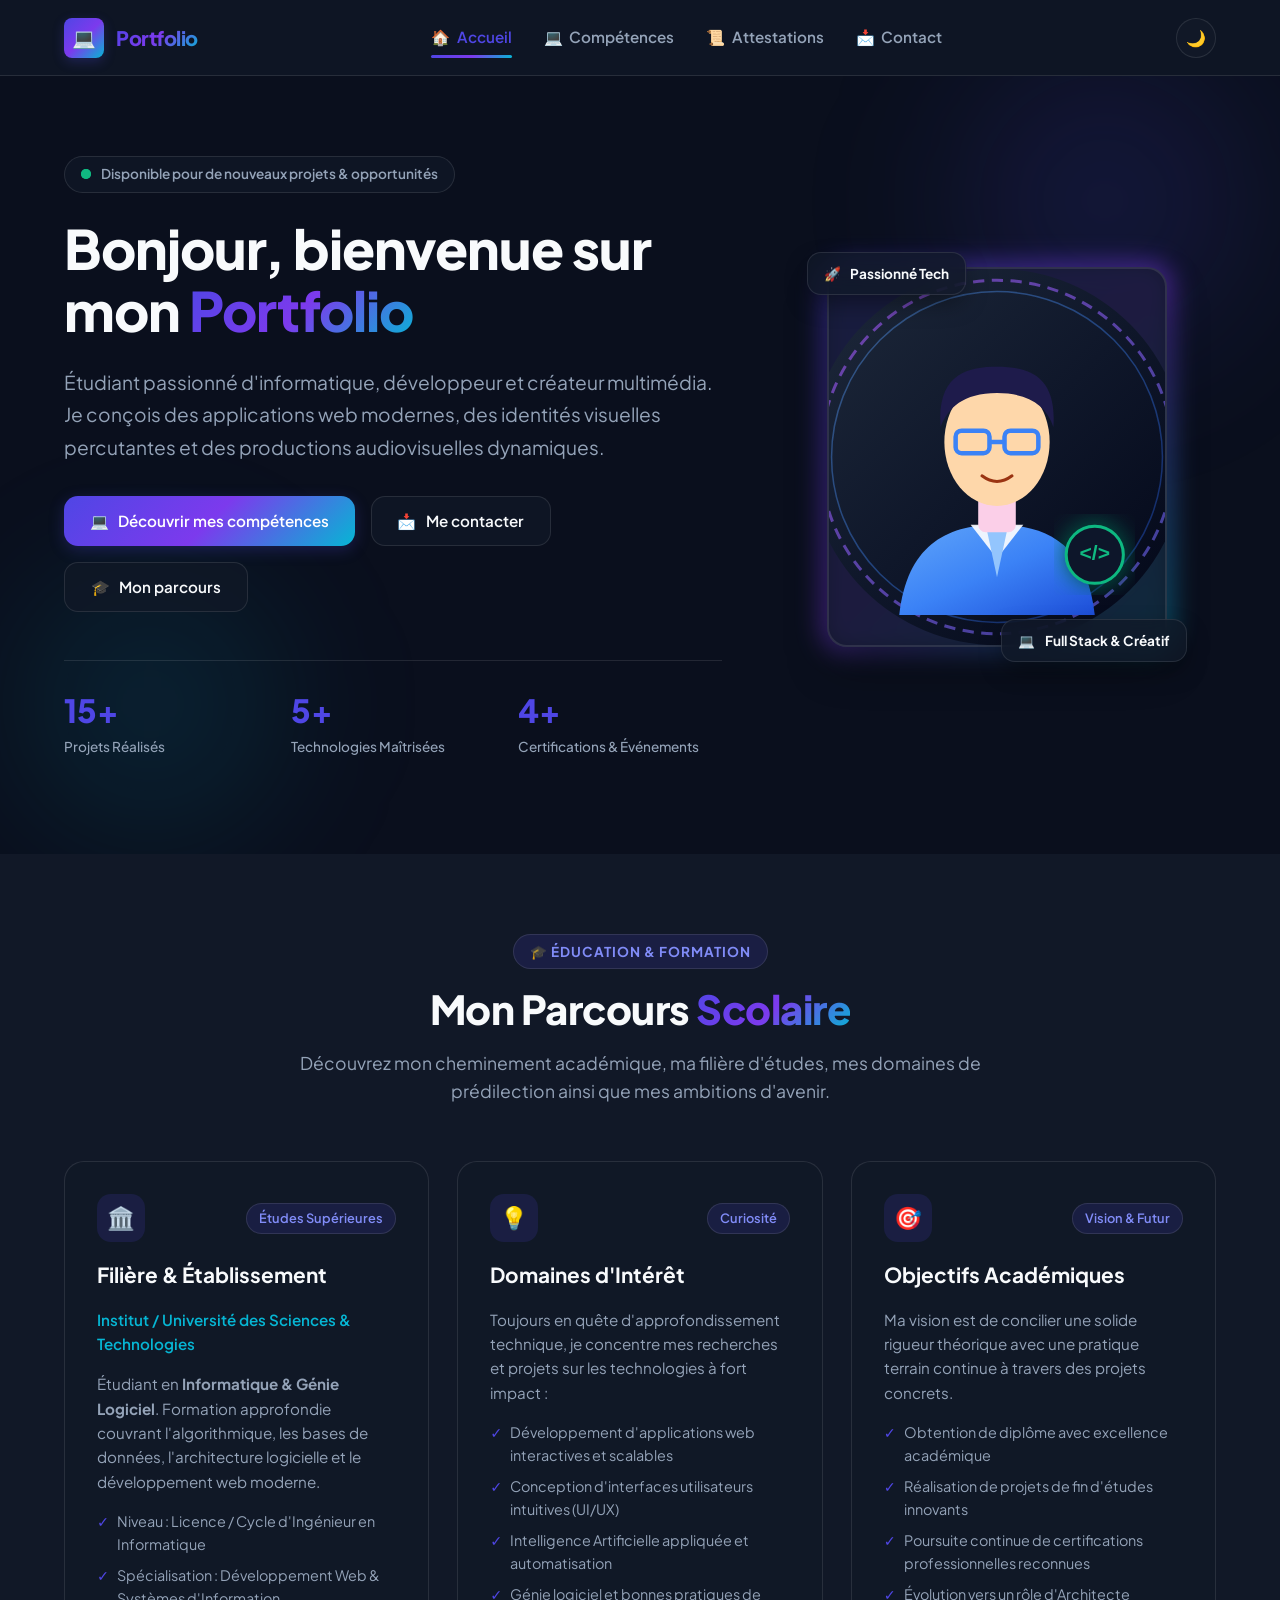
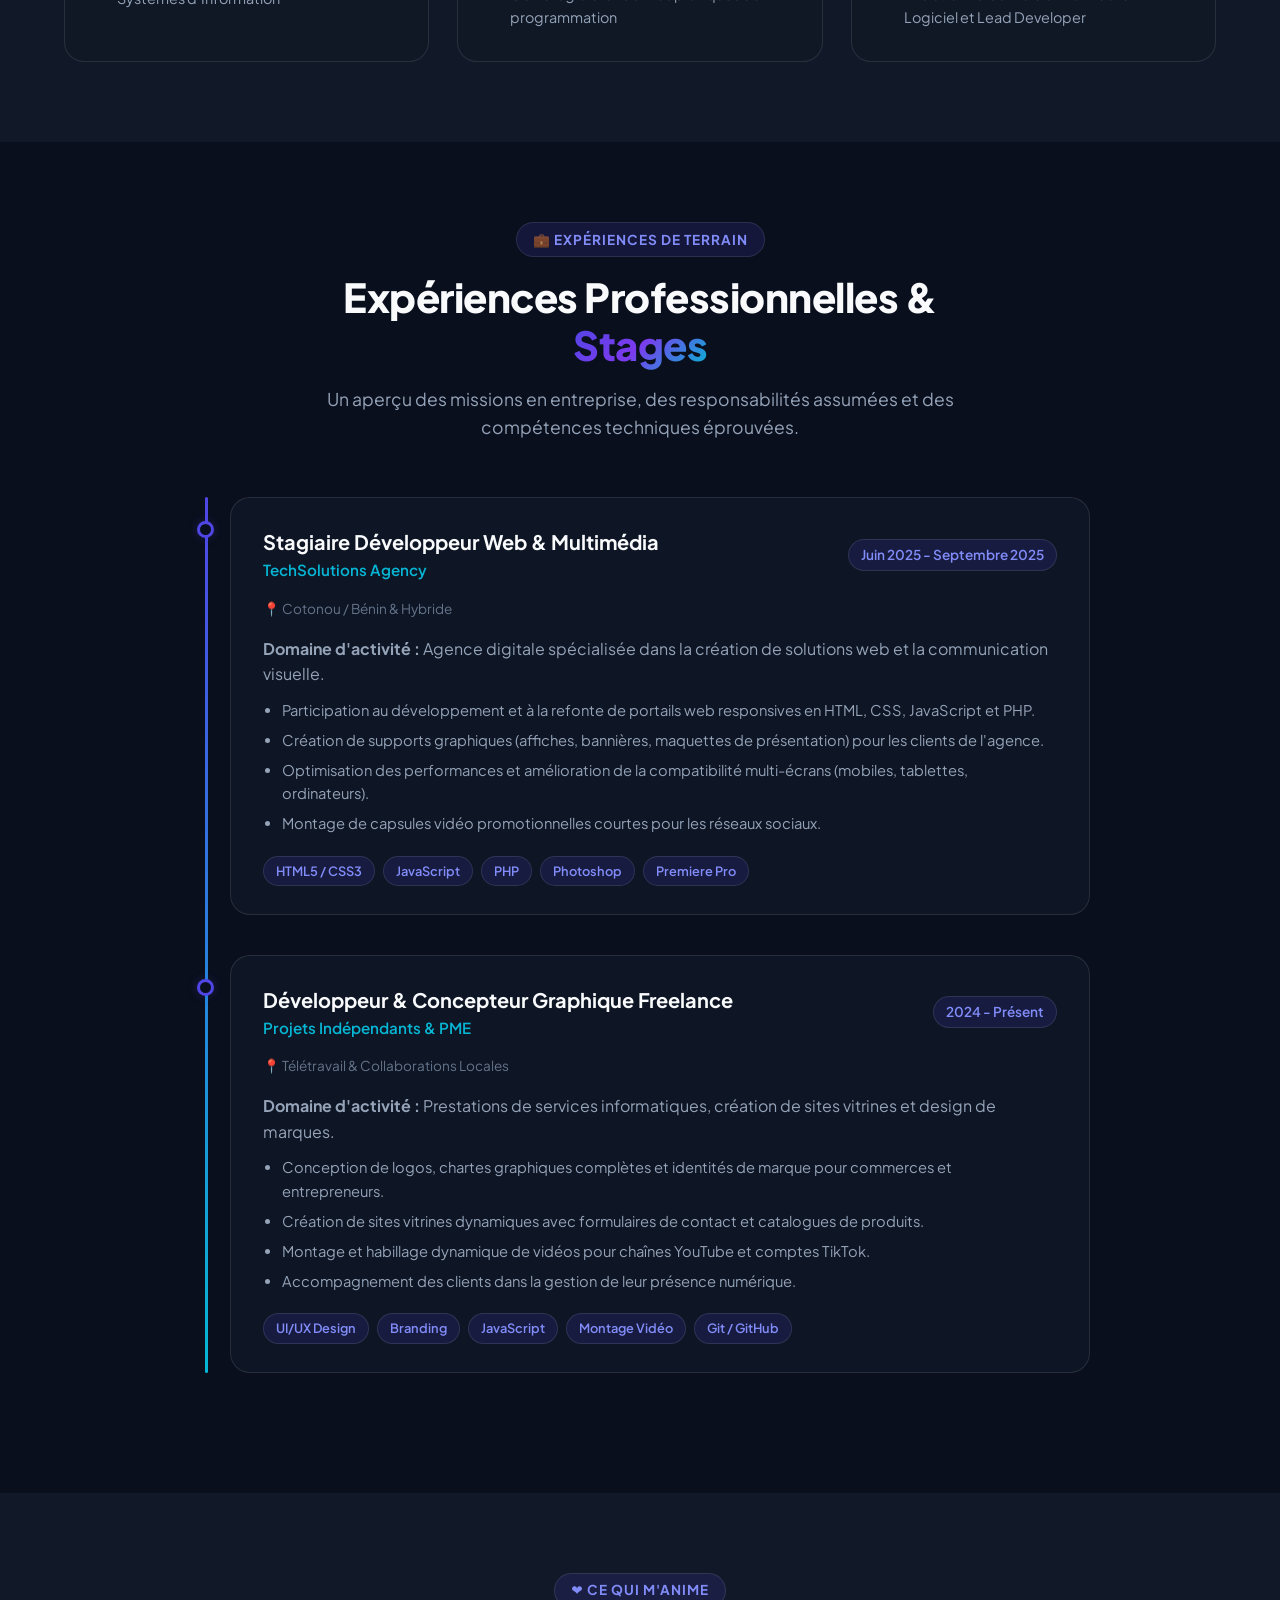
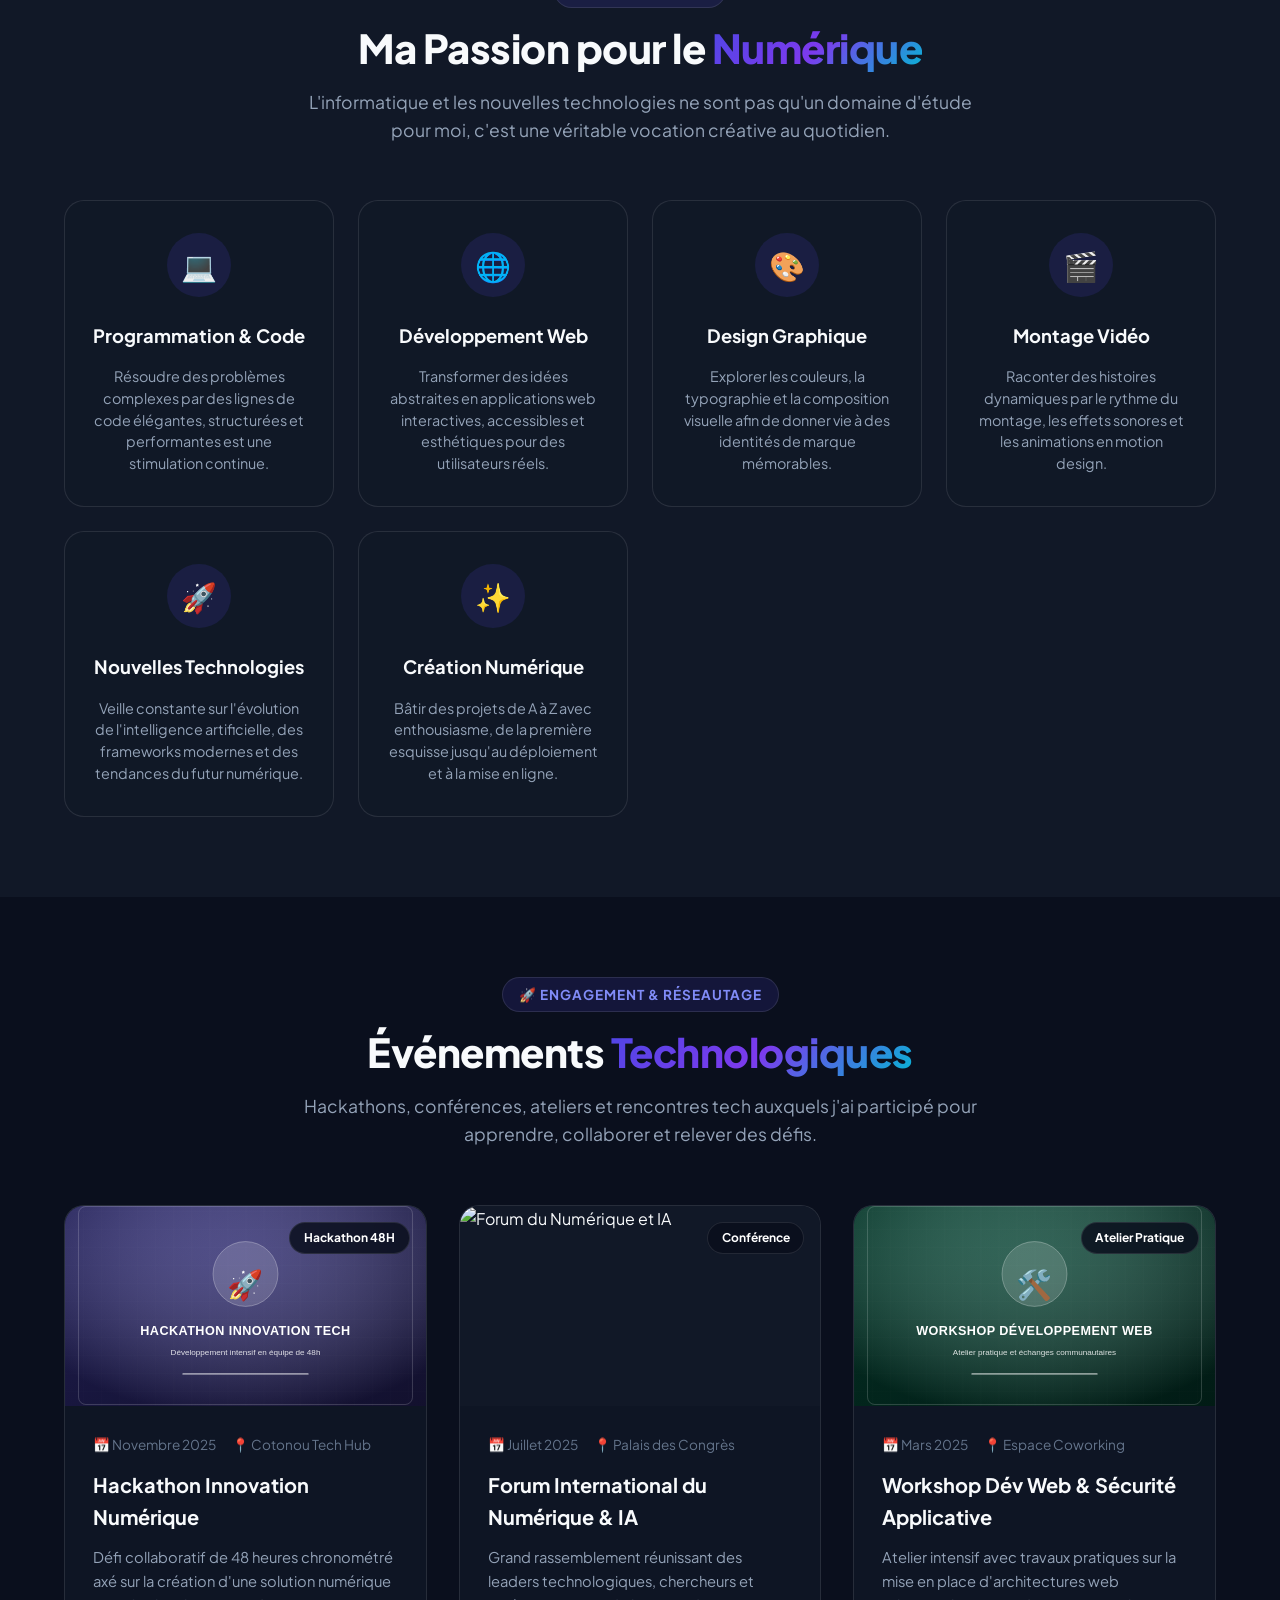
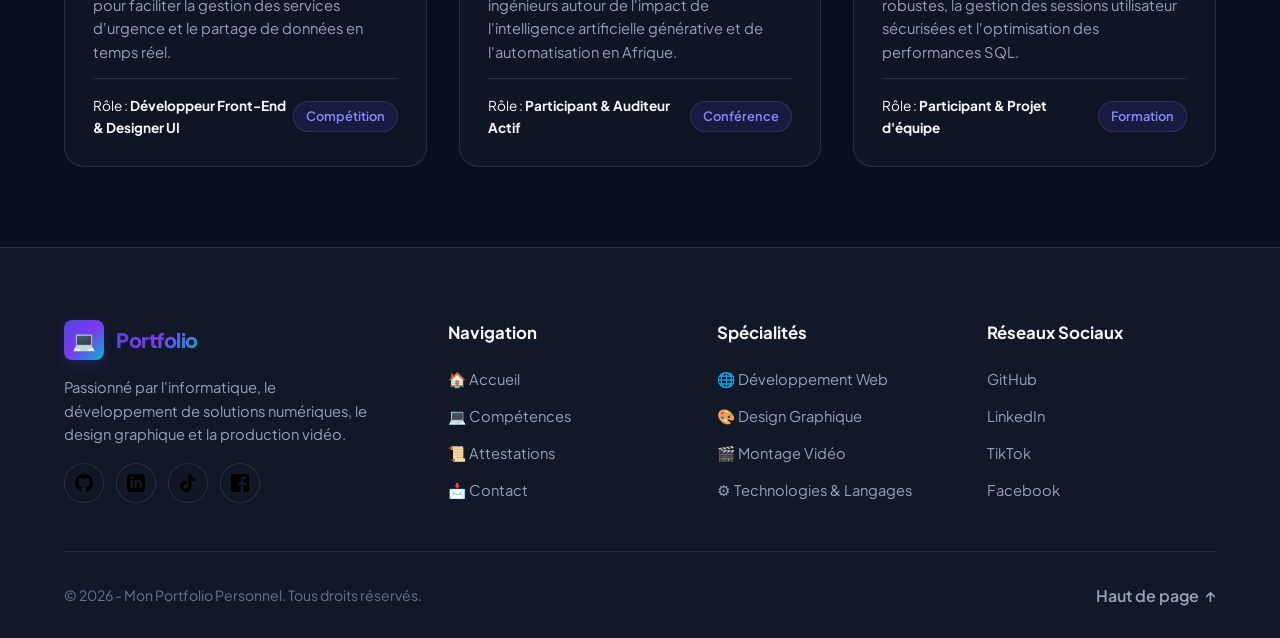
==== index.html @ 4d829060 "Premier commit. Mise sur github du code de mon portfolio" ====
<!DOCTYPE html>
<html lang="fr">
<head>
  <meta charset="UTF-8" />
  <meta name="viewport" content="width=device-width, initial-scale=1.0" />
  <title>Accueil | Portfolio Personnel</title>
  <meta name="description" content="Portfolio personnel présentant mon parcours scolaire, mes expériences professionnelles, mes compétences, mes passions et mes événements technologiques." />
  <link rel="stylesheet" href="css/styles.css" />
</head>
<body data-page="accueil">

  <!-- ==================== HEADER UNIFIÉ ==================== -->
  <header id="site-header"></header>

  <main>
    <!-- ==================== HERO SECTION AVEC MA PHOTO ==================== -->
    <section class="hero-section">
      <div class="hero-glow-1"></div>
      <div class="hero-glow-2"></div>

      <div class="container hero-grid">
        <!-- Informations d'introduction -->
        <div class="hero-content">
          <div class="status-pill">
            <span class="pulse-dot"></span>
            <span>Disponible pour de nouveaux projets & opportunités</span>
          </div>

          <h1 class="hero-title">
            Bonjour, bienvenue sur mon <span class="gradient-text">Portfolio</span>
          </h1>

          <p class="hero-subtitle">
            Étudiant passionné d'informatique, développeur et créateur multimédia. Je conçois des applications web modernes, des identités visuelles percutantes et des productions audiovisuelles dynamiques.
          </p>

          <div class="hero-cta">
            <a href="competences.html" class="btn btn-primary">
              <span>💻</span> Découvrir mes compétences
            </a>
            <a href="contact.html" class="btn btn-secondary">
              <span>📩</span> Me contacter
            </a>
            <a href="#parcours-scolaire" class="btn btn-secondary">
              <span>🎓</span> Mon parcours
            </a>
          </div>

          <div class="hero-stats">
            <div class="stat-item">
              <h3>15+</h3>
              <p>Projets Réalisés</p>
            </div>
            <div class="stat-item">
              <h3>5+</h3>
              <p>Technologies Maîtrisées</p>
            </div>
            <div class="stat-item">
              <h3>4+</h3>
              <p>Certifications & Événements</p>
            </div>
          </div>
        </div>

        <!-- Visuel : Cadre avec MA PHOTO -->
        <div class="hero-visual">
          <div class="photo-card-wrapper">
            <div class="photo-glow-border"></div>

            <div class="photo-card">
              <!-- La photo de profil : affiche 'ma-photo.jpg' si disponible, sinon l'avatar moderne 'ma-photo.svg' -->
              <img 
                src="images/profil/ma-photo.jpg" 
                onerror="this.onerror=null; this.src='images/profil/ma-photo.svg';" 
                alt="Ma photo de profil" 
                class="profile-photo" 
                id="user-profile-img"
              />
            </div>

            <!-- Badges flottants -->
            <div class="floating-badge badge-top-left">
              <span>🚀</span> Passionné Tech
            </div>
            <div class="floating-badge badge-bottom-right">
              <span>💻</span> Full Stack & Créatif
            </div>
          </div>
        </div>
      </div>
    </section>

    <!-- ==================== 1. 🎓 PRÉSENTATION SCOLAIRE ==================== -->
    <section class="section section-alt" id="parcours-scolaire">
      <div class="container">
        <div class="section-header">
          <span class="section-tag">🎓 Éducation & Formation</span>
          <h2 class="section-title">Mon Parcours <span class="gradient-text">Scolaire</span></h2>
          <p class="section-subtitle">
            Découvrez mon cheminement académique, ma filière d'études, mes domaines de prédilection ainsi que mes ambitions d'avenir.
          </p>
        </div>

        <div class="academic-grid">
          <!-- Carte 1 : Niveau d'étude & Filière -->
          <div class="academic-card">
            <div class="card-icon-header">
              <div class="card-icon">🏛️</div>
              <span class="badge">Études Supérieures</span>
            </div>
            <h3>Filière & Établissement</h3>
            <p class="school-name">Institut / Université des Sciences & Technologies</p>
            <p>
              Étudiant en <strong>Informatique & Génie Logiciel</strong>. Formation approfondie couvrant l'algorithmique, les bases de données, l'architecture logicielle et le développement web moderne.
            </p>
            <ul class="goals-list">
              <li>Niveau : Licence / Cycle d'Ingénieur en Informatique</li>
              <li>Spécialisation : Développement Web & Systèmes d'Information</li>
            </ul>
          </div>

          <!-- Carte 2 : Domaines d'intérêt -->
          <div class="academic-card">
            <div class="card-icon-header">
              <div class="card-icon">💡</div>
              <span class="badge">Curiosité</span>
            </div>
            <h3>Domaines d'Intérêt</h3>
            <p>
              Toujours en quête d'approfondissement technique, je concentre mes recherches et projets sur les technologies à fort impact :
            </p>
            <ul class="goals-list">
              <li>Développement d'applications web interactives et scalables</li>
              <li>Conception d'interfaces utilisateurs intuitives (UI/UX)</li>
              <li>Intelligence Artificielle appliquée et automatisation</li>
              <li>Génie logiciel et bonnes pratiques de programmation</li>
            </ul>
          </div>

          <!-- Carte 3 : Objectifs académiques -->
          <div class="academic-card">
            <div class="card-icon-header">
              <div class="card-icon">🎯</div>
              <span class="badge">Vision & Futur</span>
            </div>
            <h3>Objectifs Académiques</h3>
            <p>
              Ma vision est de concilier une solide rigueur théorique avec une pratique terrain continue à travers des projets concrets.
            </p>
            <ul class="goals-list">
              <li>Obtention de diplôme avec excellence académique</li>
              <li>Réalisation de projets de fin d'études innovants</li>
              <li>Poursuite continue de certifications professionnelles reconnues</li>
              <li>Évolution vers un rôle d'Architecte Logiciel et Lead Developer</li>
            </ul>
          </div>
        </div>
      </div>
    </section>

    <!-- ==================== 2. 💼 PRÉSENTATION PROFESSIONNELLE ==================== -->
    <section class="section" id="parcours-professionnel">
      <div class="container">
        <div class="section-header">
          <span class="section-tag">💼 Expériences de Terrain</span>
          <h2 class="section-title">Expériences Professionnelles & <span class="gradient-text">Stages</span></h2>
          <p class="section-subtitle">
            Un aperçu des missions en entreprise, des responsabilités assumées et des compétences techniques éprouvées.
          </p>
        </div>

        <div class="experience-timeline">
          <!-- Expérience 1 -->
          <div class="exp-item">
            <div class="exp-card">
              <div class="exp-header">
                <div class="exp-title-block">
                  <h3>Stagiaire Développeur Web & Multimédia</h3>
                  <div class="exp-company">TechSolutions Agency</div>
                </div>
                <span class="badge exp-period">Juin 2025 - Septembre 2025</span>
              </div>
              <div class="exp-location">📍 Cotonou / Bénin & Hybride</div>
              <p style="color: var(--text-secondary); margin-bottom: 0.75rem;">
                <strong>Domaine d'activité :</strong> Agence digitale spécialisée dans la création de solutions web et la communication visuelle.
              </p>
              <ul class="exp-missions">
                <li>Participation au développement et à la refonte de portails web responsives en HTML, CSS, JavaScript et PHP.</li>
                <li>Création de supports graphiques (affiches, bannières, maquettes de présentation) pour les clients de l'agence.</li>
                <li>Optimisation des performances et amélioration de la compatibilité multi-écrans (mobiles, tablettes, ordinateurs).</li>
                <li>Montage de capsules vidéo promotionnelles courtes pour les réseaux sociaux.</li>
              </ul>
              <div class="exp-tags">
                <span class="badge">HTML5 / CSS3</span>
                <span class="badge">JavaScript</span>
                <span class="badge">PHP</span>
                <span class="badge">Photoshop</span>
                <span class="badge">Premiere Pro</span>
              </div>
            </div>
          </div>

          <!-- Expérience 2 -->
          <div class="exp-item">
            <div class="exp-card">
              <div class="exp-header">
                <div class="exp-title-block">
                  <h3>Développeur & Concepteur Graphique Freelance</h3>
                  <div class="exp-company">Projets Indépendants & PME</div>
                </div>
                <span class="badge exp-period">2024 - Présent</span>
              </div>
              <div class="exp-location">📍 Télétravail & Collaborations Locales</div>
              <p style="color: var(--text-secondary); margin-bottom: 0.75rem;">
                <strong>Domaine d'activité :</strong> Prestations de services informatiques, création de sites vitrines et design de marques.
              </p>
              <ul class="exp-missions">
                <li>Conception de logos, chartes graphiques complètes et identités de marque pour commerces et entrepreneurs.</li>
                <li>Création de sites vitrines dynamiques avec formulaires de contact et catalogues de produits.</li>
                <li>Montage et habillage dynamique de vidéos pour chaînes YouTube et comptes TikTok.</li>
                <li>Accompagnement des clients dans la gestion de leur présence numérique.</li>
              </ul>
              <div class="exp-tags">
                <span class="badge">UI/UX Design</span>
                <span class="badge">Branding</span>
                <span class="badge">JavaScript</span>
                <span class="badge">Montage Vidéo</span>
                <span class="badge">Git / GitHub</span>
              </div>
            </div>
          </div>
        </div>
      </div>
    </section>

    <!-- ==================== 3. ❤️ MA PASSION ==================== -->
    <section class="section section-alt" id="passions">
      <div class="container">
        <div class="section-header">
          <span class="section-tag">❤️ Ce qui m'anime</span>
          <h2 class="section-title">Ma Passion pour le <span class="gradient-text">Numérique</span></h2>
          <p class="section-subtitle">
            L'informatique et les nouvelles technologies ne sont pas qu'un domaine d'étude pour moi, c'est une véritable vocation créative au quotidien.
          </p>
        </div>

        <div class="passion-grid">
          <!-- Carte 1 -->
          <div class="passion-card">
            <div class="passion-icon-box">💻</div>
            <h3>Programmation & Code</h3>
            <p>
              Résoudre des problèmes complexes par des lignes de code élégantes, structurées et performantes est une stimulation continue.
            </p>
          </div>

          <!-- Carte 2 -->
          <div class="passion-card">
            <div class="passion-icon-box">🌐</div>
            <h3>Développement Web</h3>
            <p>
              Transformer des idées abstraites en applications web interactives, accessibles et esthétiques pour des utilisateurs réels.
            </p>
          </div>

          <!-- Carte 3 -->
          <div class="passion-card">
            <div class="passion-icon-box">🎨</div>
            <h3>Design Graphique</h3>
            <p>
              Explorer les couleurs, la typographie et la composition visuelle afin de donner vie à des identités de marque mémorables.
            </p>
          </div>

          <!-- Carte 4 -->
          <div class="passion-card">
            <div class="passion-icon-box">🎬</div>
            <h3>Montage Vidéo</h3>
            <p>
              Raconter des histoires dynamiques par le rythme du montage, les effets sonores et les animations en motion design.
            </p>
          </div>

          <!-- Carte 5 -->
          <div class="passion-card">
            <div class="passion-icon-box">🚀</div>
            <h3>Nouvelles Technologies</h3>
            <p>
              Veille constante sur l'évolution de l'intelligence artificielle, des frameworks modernes et des tendances du futur numérique.
            </p>
          </div>

          <!-- Carte 6 -->
          <div class="passion-card">
            <div class="passion-icon-box">✨</div>
            <h3>Création Numérique</h3>
            <p>
              Bâtir des projets de A à Z avec enthousiasme, de la première esquisse jusqu'au déploiement et à la mise en ligne.
            </p>
          </div>
        </div>
      </div>
    </section>

    <!-- ==================== 4. 🚀 ÉVÉNEMENTS TECHNOLOGIQUES ==================== -->
    <section class="section" id="evenements-tech">
      <div class="container">
        <div class="section-header">
          <span class="section-tag">🚀 Engagement & Réseautage</span>
          <h2 class="section-title">Événements <span class="gradient-text">Technologiques</span></h2>
          <p class="section-subtitle">
            Hackathons, conférences, ateliers et rencontres tech auxquels j'ai participé pour apprendre, collaborer et relever des défis.
          </p>
        </div>

        <div class="events-grid">
          <!-- Événement 1 : Hackathon -->
          <div class="event-card">
            <div class="event-image-box">
              <img src="images/evenements/event-hackathon.svg" alt="Hackathon Innovation Tech" class="event-image" />
              <span class="event-badge">Hackathon 48H</span>
            </div>
            <div class="event-content">
              <div class="event-meta">
                <span>📅 Novembre 2025</span>
                <span>📍 Cotonou Tech Hub</span>
              </div>
              <h3>Hackathon Innovation Numérique</h3>
              <p>
                Défi collaboratif de 48 heures chronométré axé sur la création d'une solution numérique pour faciliter la gestion des services d'urgence et le partage de données en temps réel.
              </p>
              <div class="event-role">
                <span>Rôle : <strong>Développeur Front-End & Designer UI</strong></span>
                <span class="badge">Compétition</span>
              </div>
            </div>
          </div>

          <!-- Événement 2 : Forum IA & Conférence -->
          <div class="event-card">
            <div class="event-image-box">
              <img src="images/evenements/event-conference.svg" alt="Forum du Numérique et IA" class="event-image" />
              <span class="event-badge">Conférence</span>
            </div>
            <div class="event-content">
              <div class="event-meta">
                <span>📅 Juillet 2025</span>
                <span>📍 Palais des Congrès</span>
              </div>
              <h3>Forum International du Numérique & IA</h3>
              <p>
                Grand rassemblement réunissant des leaders technologiques, chercheurs et ingénieurs autour de l'impact de l'intelligence artificielle générative et de l'automatisation en Afrique.
              </p>
              <div class="event-role">
                <span>Rôle : <strong>Participant & Auditeur Actif</strong></span>
                <span class="badge">Conférence</span>
              </div>
            </div>
          </div>

          <!-- Événement 3 : Workshop Dev -->
          <div class="event-card">
            <div class="event-image-box">
              <img src="images/evenements/event-workshop.svg" alt="Workshop Développement Web" class="event-image" />
              <span class="event-badge">Atelier Pratique</span>
            </div>
            <div class="event-content">
              <div class="event-meta">
                <span>📅 Mars 2025</span>
                <span>📍 Espace Coworking</span>
              </div>
              <h3>Workshop Dév Web & Sécurité Applicative</h3>
              <p>
                Atelier intensif avec travaux pratiques sur la mise en place d'architectures web robustes, la gestion des sessions utilisateur sécurisées et l'optimisation des performances SQL.
              </p>
              <div class="event-role">
                <span>Rôle : <strong>Participant & Projet d'équipe</strong></span>
                <span class="badge">Formation</span>
              </div>
            </div>
          </div>
        </div>
      </div>
    </section>
  </main>

  <!-- ==================== FOOTER UNIFIÉ ==================== -->
  <footer id="site-footer"></footer>

  <!-- Scripts -->
  <script src="js/components.js"></script>
  <script src="js/main.js"></script>
</body>
</html>
---- css/styles.css ----
/* ==========================================================================
   PORTFOLIO PERSONNEL - STYLES PRINCIPAUX (MODERNE, RESPONSIVE & DYNAMIQUE)
   ========================================================================== */

@import url('https://fonts.googleapis.com/css2?family=Plus+Jakarta+Sans:wght@300;400;500;600;700;800&display=swap');

:root {
  /* Thème Sombre (Par défaut) */
  --bg-primary: #0a0f1d;
  --bg-secondary: #111827;
  --bg-card: rgba(17, 24, 39, 0.75);
  --bg-card-hover: rgba(31, 41, 55, 0.85);
  --bg-input: #1e293b;
  --border-color: rgba(255, 255, 255, 0.1);
  --border-hover: rgba(99, 102, 241, 0.5);

  --text-primary: #f8fafc;
  --text-secondary: #94a3b8;
  --text-muted: #64748b;

  --accent-primary: #4f46e5;
  --accent-hover: #4338ca;
  --accent-secondary: #06b6d4;
  --accent-gradient: linear-gradient(135deg, #4f46e5 0%, #7c3aed 50%, #06b6d4 100%);
  --accent-glow: rgba(79, 70, 229, 0.25);

  --badge-bg: rgba(79, 70, 229, 0.15);
  --badge-color: #818cf8;

  --shadow-sm: 0 4px 6px -1px rgba(0, 0, 0, 0.3);
  --shadow-md: 0 10px 25px -3px rgba(0, 0, 0, 0.4);
  --shadow-lg: 0 20px 40px -5px rgba(0, 0, 0, 0.5);

  --radius-sm: 8px;
  --radius-md: 14px;
  --radius-lg: 20px;
  --radius-full: 9999px;

  --transition: all 0.3s cubic-bezier(0.4, 0, 0.2, 1);
  --container-width: 1200px;
  --header-height: 76px;
}

/* Mode Clair */
body.light-theme {
  --bg-primary: #f8fafc;
  --bg-secondary: #ffffff;
  --bg-card: rgba(255, 255, 255, 0.9);
  --bg-card-hover: #ffffff;
  --bg-input: #f1f5f9;
  --border-color: #e2e8f0;
  --border-hover: rgba(79, 70, 229, 0.4);

  --text-primary: #0f172a;
  --text-secondary: #475569;
  --text-muted: #94a3b8;

  --accent-primary: #4f46e5;
  --accent-hover: #4338ca;
  --accent-secondary: #0284c7;
  --accent-gradient: linear-gradient(135deg, #4f46e5 0%, #6366f1 50%, #0284c7 100%);
  --accent-glow: rgba(79, 70, 229, 0.15);

  --badge-bg: rgba(79, 70, 229, 0.08);
  --badge-color: #4f46e5;

  --shadow-sm: 0 2px 4px rgba(0, 0, 0, 0.04);
  --shadow-md: 0 10px 20px rgba(0, 0, 0, 0.06);
  --shadow-lg: 0 20px 30px rgba(0, 0, 0, 0.08);
}

/* ==========================================================================
   RESET & BASE
   ========================================================================== */
*, *::before, *::after {
  box-sizing: border-box;
  margin: 0;
  padding: 0;
}

html {
  scroll-behavior: smooth;
  font-size: 16px;
}

body {
  font-family: 'Plus Jakarta Sans', system-ui, -apple-system, sans-serif;
  background-color: var(--bg-primary);
  color: var(--text-primary);
  line-height: 1.6;
  overflow-x: hidden;
  transition: background-color 0.3s ease, color 0.3s ease;
  min-height: 100vh;
  display: flex;
  flex-direction: column;
}

main {
  flex: 1;
}

a {
  color: inherit;
  text-decoration: none;
  transition: var(--transition);
}

img {
  max-width: 100%;
  height: auto;
  display: block;
}

ul {
  list-style: none;
}

button, input, textarea, select {
  font-family: inherit;
  font-size: 1rem;
}

.container {
  width: 100%;
  max-width: var(--container-width);
  margin: 0 auto;
  padding: 0 1.5rem;
}

/* ==========================================================================
   HEADER & NAVBAR (COMPOSANT UNIFIÉ)
   ========================================================================== */
.site-header {
  position: sticky;
  top: 0;
  left: 0;
  width: 100%;
  height: var(--header-height);
  background: var(--bg-card);
  backdrop-filter: blur(16px);
  -webkit-backdrop-filter: blur(16px);
  border-bottom: 1px solid var(--border-color);
  z-index: 1000;
  transition: var(--transition);
}

.site-header.scrolled {
  box-shadow: var(--shadow-md);
  height: 70px;
}

.navbar {
  display: flex;
  align-items: center;
  justify-content: space-between;
  height: 100%;
}

.nav-brand {
  display: flex;
  align-items: center;
  gap: 0.75rem;
  font-size: 1.25rem;
  font-weight: 800;
  letter-spacing: -0.5px;
}

.brand-icon {
  width: 40px;
  height: 40px;
  border-radius: var(--radius-sm);
  background: var(--accent-gradient);
  display: flex;
  align-items: center;
  justify-content: center;
  color: white;
  font-size: 1.2rem;
  box-shadow: 0 4px 12px var(--accent-glow);
}

.brand-name {
  background: var(--accent-gradient);
  -webkit-background-clip: text;
  -webkit-text-fill-color: transparent;
}

.nav-menu {
  display: flex;
  align-items: center;
  gap: 2rem;
}

.nav-link {
  position: relative;
  font-weight: 600;
  font-size: 0.95rem;
  color: var(--text-secondary);
  padding: 0.5rem 0;
  display: flex;
  align-items: center;
  gap: 0.4rem;
}

.nav-link:hover {
  color: var(--text-primary);
}

.nav-link.active {
  color: var(--accent-primary);
}

.nav-link.active::after {
  content: '';
  position: absolute;
  bottom: 0;
  left: 0;
  width: 100%;
  height: 2.5px;
  background: var(--accent-gradient);
  border-radius: var(--radius-full);
}

.nav-actions {
  display: flex;
  align-items: center;
  gap: 1rem;
}

.theme-toggle {
  background: var(--bg-secondary);
  border: 1px solid var(--border-color);
  width: 40px;
  height: 40px;
  border-radius: 50%;
  display: flex;
  align-items: center;
  justify-content: center;
  cursor: pointer;
  color: var(--text-primary);
  transition: var(--transition);
}

.theme-toggle:hover {
  border-color: var(--accent-primary);
  transform: rotate(15deg);
}

.mobile-toggle {
  display: none;
  background: none;
  border: none;
  cursor: pointer;
  padding: 0.5rem;
  color: var(--text-primary);
  font-size: 1.5rem;
}

/* ==========================================================================
   TYPOGRAPHIE & TITRES DE SECTION
   ========================================================================== */
.section {
  padding: 5rem 0;
  position: relative;
}

.section-alt {
  background: var(--bg-secondary);
}

.section-header {
  text-align: center;
  max-width: 700px;
  margin: 0 auto 3.5rem;
}

.section-tag {
  display: inline-flex;
  align-items: center;
  gap: 0.5rem;
  padding: 0.35rem 1rem;
  border-radius: var(--radius-full);
  background: var(--badge-bg);
  color: var(--badge-color);
  font-size: 0.85rem;
  font-weight: 700;
  text-transform: uppercase;
  letter-spacing: 1px;
  margin-bottom: 1rem;
  border: 1px solid var(--border-color);
}

.section-title {
  font-size: 2.5rem;
  font-weight: 800;
  line-height: 1.2;
  margin-bottom: 1rem;
  letter-spacing: -0.5px;
}

.section-subtitle {
  color: var(--text-secondary);
  font-size: 1.1rem;
}

.gradient-text {
  background: var(--accent-gradient);
  -webkit-background-clip: text;
  -webkit-text-fill-color: transparent;
}

/* ==========================================================================
   BOUTONS & BADGES
   ========================================================================== */
.btn {
  display: inline-flex;
  align-items: center;
  justify-content: center;
  gap: 0.6rem;
  padding: 0.75rem 1.6rem;
  font-weight: 600;
  border-radius: var(--radius-md);
  border: none;
  cursor: pointer;
  transition: var(--transition);
  font-size: 0.95rem;
}

.btn-primary {
  background: var(--accent-gradient);
  color: white;
  box-shadow: 0 4px 15px var(--accent-glow);
}

.btn-primary:hover {
  transform: translateY(-2px);
  box-shadow: 0 8px 25px var(--accent-glow);
  color: white;
}

.btn-secondary {
  background: var(--bg-card);
  color: var(--text-primary);
  border: 1px solid var(--border-color);
}

.btn-secondary:hover {
  background: var(--bg-card-hover);
  border-color: var(--accent-primary);
  transform: translateY(-2px);
}

.btn-sm {
  padding: 0.5rem 1rem;
  font-size: 0.85rem;
  border-radius: var(--radius-sm);
}

.badge {
  display: inline-flex;
  align-items: center;
  gap: 0.35rem;
  padding: 0.25rem 0.75rem;
  font-size: 0.8rem;
  font-weight: 600;
  border-radius: var(--radius-full);
  background: var(--badge-bg);
  color: var(--badge-color);
  border: 1px solid var(--border-color);
}

/* ==========================================================================
   PAGE ACCUEIL : HERO SECTION AVEC PHOTO
   ========================================================================== */
.hero-section {
  padding: 5rem 0 6rem;
  position: relative;
  overflow: hidden;
}

.hero-glow-1 {
  position: absolute;
  top: -100px;
  right: -50px;
  width: 450px;
  height: 450px;
  background: radial-gradient(circle, rgba(79, 70, 229, 0.18) 0%, transparent 70%);
  filter: blur(60px);
  z-index: 0;
  pointer-events: none;
}

.hero-glow-2 {
  position: absolute;
  bottom: -50px;
  left: -50px;
  width: 400px;
  height: 400px;
  background: radial-gradient(circle, rgba(6, 182, 212, 0.15) 0%, transparent 70%);
  filter: blur(60px);
  z-index: 0;
  pointer-events: none;
}

.hero-grid {
  display: grid;
  grid-template-columns: 1.2fr 0.8fr;
  align-items: center;
  gap: 3.5rem;
  position: relative;
  z-index: 1;
}

.hero-content {
  display: flex;
  flex-direction: column;
  gap: 1.5rem;
}

.status-pill {
  display: inline-flex;
  align-items: center;
  gap: 0.6rem;
  padding: 0.4rem 1rem;
  background: var(--bg-card);
  border: 1px solid var(--border-color);
  border-radius: var(--radius-full);
  font-size: 0.85rem;
  font-weight: 600;
  color: var(--text-secondary);
  width: fit-content;
}

.pulse-dot {
  width: 10px;
  height: 10px;
  background: #10b981;
  border-radius: 50%;
  position: relative;
}

.pulse-dot::after {
  content: '';
  position: absolute;
  top: 0;
  left: 0;
  width: 100%;
  height: 100%;
  border-radius: 50%;
  background: #10b981;
  animation: pulse 2s infinite;
}

@keyframes pulse {
  0% { transform: scale(1); opacity: 0.8; }
  100% { transform: scale(2.5); opacity: 0; }
}

.hero-title {
  font-size: 3.4rem;
  font-weight: 800;
  line-height: 1.15;
  letter-spacing: -1px;
}

.hero-subtitle {
  font-size: 1.2rem;
  color: var(--text-secondary);
  line-height: 1.7;
}

.hero-cta {
  display: flex;
  flex-wrap: wrap;
  gap: 1rem;
  margin-top: 0.5rem;
}

.hero-stats {
  display: grid;
  grid-template-columns: repeat(3, 1fr);
  gap: 1.5rem;
  margin-top: 1.5rem;
  padding-top: 1.5rem;
  border-top: 1px solid var(--border-color);
}

.stat-item h3 {
  font-size: 2rem;
  font-weight: 800;
  color: var(--accent-primary);
}

.stat-item p {
  font-size: 0.85rem;
  color: var(--text-secondary);
  font-weight: 500;
}

/* Photo dans l'accueil */
.hero-visual {
  display: flex;
  justify-content: center;
  position: relative;
}

.photo-card-wrapper {
  position: relative;
  width: 340px;
  height: 380px;
}

.photo-card {
  width: 100%;
  height: 100%;
  border-radius: var(--radius-lg);
  overflow: hidden;
  position: relative;
  background: var(--bg-card);
  border: 2px solid var(--border-color);
  box-shadow: var(--shadow-lg);
  transition: var(--transition);
}

.photo-card:hover {
  transform: translateY(-6px);
  border-color: var(--accent-primary);
  box-shadow: 0 25px 50px -12px var(--accent-glow);
}

.profile-photo {
  width: 100%;
  height: 100%;
  object-fit: cover;
  transition: transform 0.5s ease;
}

.photo-card:hover .profile-photo {
  transform: scale(1.04);
}

.photo-glow-border {
  position: absolute;
  inset: -6px;
  background: var(--accent-gradient);
  border-radius: calc(var(--radius-lg) + 6px);
  z-index: -1;
  opacity: 0.5;
  filter: blur(12px);
  animation: glow-pulse 4s ease-in-out infinite alternate;
}

@keyframes glow-pulse {
  0% { opacity: 0.3; transform: scale(0.98); }
  100% { opacity: 0.7; transform: scale(1.02); }
}

.floating-badge {
  position: absolute;
  background: var(--bg-card);
  backdrop-filter: blur(10px);
  border: 1px solid var(--border-color);
  padding: 0.6rem 1rem;
  border-radius: var(--radius-md);
  display: flex;
  align-items: center;
  gap: 0.6rem;
  box-shadow: var(--shadow-md);
  z-index: 2;
  font-size: 0.85rem;
  font-weight: 700;
}

.badge-top-left {
  top: -15px;
  left: -20px;
}

.badge-bottom-right {
  bottom: -15px;
  right: -20px;
}

/* ==========================================================================
   PAGE ACCUEIL : 1. PARCOURS SCOLAIRE & ACADÉMIQUE
   ========================================================================== */
.academic-grid {
  display: grid;
  grid-template-columns: repeat(auto-fit, minmax(320px, 1fr));
  gap: 1.75rem;
}

.academic-card {
  background: var(--bg-card);
  border: 1px solid var(--border-color);
  border-radius: var(--radius-lg);
  padding: 2rem;
  transition: var(--transition);
  position: relative;
  display: flex;
  flex-direction: column;
  gap: 1rem;
}

.academic-card:hover {
  transform: translateY(-5px);
  border-color: var(--accent-primary);
  box-shadow: var(--shadow-md);
}

.card-icon-header {
  display: flex;
  align-items: center;
  justify-content: space-between;
}

.card-icon {
  width: 48px;
  height: 48px;
  border-radius: var(--radius-md);
  background: var(--badge-bg);
  display: flex;
  align-items: center;
  justify-content: center;
  font-size: 1.4rem;
  color: var(--accent-primary);
}

.academic-card h3 {
  font-size: 1.3rem;
  font-weight: 700;
}

.academic-card .school-name {
  color: var(--accent-secondary);
  font-weight: 600;
  font-size: 0.95rem;
}

.academic-card p {
  color: var(--text-secondary);
  font-size: 0.95rem;
}

.goals-list {
  display: flex;
  flex-direction: column;
  gap: 0.5rem;
}

.goals-list li {
  display: flex;
  align-items: flex-start;
  gap: 0.5rem;
  color: var(--text-secondary);
  font-size: 0.9rem;
}

.goals-list li::before {
  content: '✓';
  color: var(--accent-primary);
  font-weight: 800;
}

/* ==========================================================================
   PAGE ACCUEIL : 2. EXPÉRIENCES PROFESSIONNELLES & STAGES
   ========================================================================== */
.experience-timeline {
  position: relative;
  max-width: 900px;
  margin: 0 auto;
  padding-left: 2.5rem;
}

.experience-timeline::before {
  content: '';
  position: absolute;
  top: 0;
  bottom: 0;
  left: 15px;
  width: 3px;
  background: linear-gradient(to bottom, var(--accent-primary), var(--accent-secondary));
  border-radius: var(--radius-full);
}

.exp-item {
  position: relative;
  margin-bottom: 2.5rem;
}

.exp-item::before {
  content: '';
  position: absolute;
  top: 1.5rem;
  left: -2.5rem;
  width: 17px;
  height: 17px;
  border-radius: 50%;
  background: var(--bg-primary);
  border: 3px solid var(--accent-primary);
  box-shadow: 0 0 10px var(--accent-glow);
  transform: translateX(7px);
}

.exp-card {
  background: var(--bg-card);
  border: 1px solid var(--border-color);
  border-radius: var(--radius-lg);
  padding: 1.75rem 2rem;
  transition: var(--transition);
}

.exp-card:hover {
  border-color: var(--accent-primary);
  box-shadow: var(--shadow-md);
  transform: translateY(-3px);
}

.exp-header {
  display: flex;
  flex-wrap: wrap;
  align-items: center;
  justify-content: space-between;
  gap: 0.75rem;
  margin-bottom: 0.75rem;
}

.exp-title-block h3 {
  font-size: 1.25rem;
  font-weight: 700;
}

.exp-company {
  color: var(--accent-secondary);
  font-weight: 600;
  font-size: 0.95rem;
}

.exp-period {
  font-size: 0.85rem;
  font-weight: 600;
}

.exp-location {
  display: inline-flex;
  align-items: center;
  gap: 0.35rem;
  color: var(--text-muted);
  font-size: 0.85rem;
  margin-bottom: 1rem;
}

.exp-missions {
  list-style: disc;
  padding-left: 1.2rem;
  color: var(--text-secondary);
  font-size: 0.92rem;
  margin-bottom: 1.25rem;
  display: flex;
  flex-direction: column;
  gap: 0.4rem;
}

.exp-tags {
  display: flex;
  flex-wrap: wrap;
  gap: 0.5rem;
}

/* ==========================================================================
   PAGE ACCUEIL : 3. MA PASSION
   ========================================================================== */
.passion-grid {
  display: grid;
  grid-template-columns: repeat(auto-fit, minmax(260px, 1fr));
  gap: 1.5rem;
}

.passion-card {
  background: var(--bg-card);
  border: 1px solid var(--border-color);
  border-radius: var(--radius-lg);
  padding: 2rem 1.75rem;
  text-align: center;
  display: flex;
  flex-direction: column;
  align-items: center;
  gap: 1rem;
  transition: var(--transition);
}

.passion-card:hover {
  transform: translateY(-8px);
  border-color: var(--accent-secondary);
  box-shadow: 0 15px 30px -10px var(--accent-glow);
}

.passion-icon-box {
  width: 64px;
  height: 64px;
  border-radius: 50%;
  background: var(--badge-bg);
  display: flex;
  align-items: center;
  justify-content: center;
  font-size: 1.8rem;
  margin-bottom: 0.5rem;
  transition: var(--transition);
}

.passion-card:hover .passion-icon-box {
  transform: scale(1.1) rotate(5deg);
  background: var(--accent-gradient);
  color: white;
}

.passion-card h3 {
  font-size: 1.15rem;
  font-weight: 700;
}

.passion-card p {
  color: var(--text-secondary);
  font-size: 0.9rem;
  line-height: 1.5;
}

/* ==========================================================================
   PAGE ACCUEIL : 4. ÉVÉNEMENTS TECHNOLOGIQUES
   ========================================================================== */
.events-grid {
  display: grid;
  grid-template-columns: repeat(auto-fit, minmax(320px, 1fr));
  gap: 2rem;
}

.event-card {
  background: var(--bg-card);
  border: 1px solid var(--border-color);
  border-radius: var(--radius-lg);
  overflow: hidden;
  transition: var(--transition);
  display: flex;
  flex-direction: column;
}

.event-card:hover {
  transform: translateY(-6px);
  border-color: var(--accent-primary);
  box-shadow: var(--shadow-lg);
}

.event-image-box {
  position: relative;
  width: 100%;
  height: 200px;
  overflow: hidden;
  background: var(--bg-secondary);
}

.event-image {
  width: 100%;
  height: 100%;
  object-fit: cover;
  transition: transform 0.5s ease;
}

.event-card:hover .event-image {
  transform: scale(1.05);
}

.event-badge {
  position: absolute;
  top: 1rem;
  right: 1rem;
  background: rgba(10, 15, 29, 0.85);
  backdrop-filter: blur(8px);
  color: white;
  padding: 0.35rem 0.85rem;
  border-radius: var(--radius-full);
  font-size: 0.75rem;
  font-weight: 700;
  border: 1px solid var(--border-color);
}

.event-content {
  padding: 1.75rem;
  display: flex;
  flex-direction: column;
  gap: 0.85rem;
  flex: 1;
}

.event-meta {
  display: flex;
  align-items: center;
  gap: 1rem;
  font-size: 0.85rem;
  color: var(--text-muted);
}

.event-meta span {
  display: inline-flex;
  align-items: center;
  gap: 0.3rem;
}

.event-content h3 {
  font-size: 1.25rem;
  font-weight: 700;
}

.event-content p {
  color: var(--text-secondary);
  font-size: 0.92rem;
  line-height: 1.6;
}

.event-role {
  margin-top: auto;
  padding-top: 1rem;
  border-top: 1px solid var(--border-color);
  display: flex;
  align-items: center;
  justify-content: space-between;
  font-size: 0.85rem;
}

/* ==========================================================================
   PAGE COMPÉTENCES : 3 GRANDES CARD BOXES & LOGOS TECH
   ========================================================================== */
.competences-hero-boxes {
  display: grid;
  grid-template-columns: repeat(auto-fit, minmax(320px, 1fr));
  gap: 2rem;
  margin-bottom: 4rem;
}

.comp-box {
  background: var(--bg-card);
  border: 2px solid var(--border-color);
  border-radius: var(--radius-lg);
  padding: 2.5rem 2rem;
  display: flex;
  flex-direction: column;
  gap: 1.5rem;
  position: relative;
  overflow: hidden;
  transition: var(--transition);
  cursor: pointer;
  text-decoration: none;
}

.comp-box::after {
  content: '';
  position: absolute;
  bottom: 0;
  left: 0;
  width: 100%;
  height: 4px;
  background: var(--accent-gradient);
  opacity: 0;
  transition: var(--transition);
}

.comp-box:hover {
  transform: translateY(-8px);
  border-color: var(--accent-primary);
  box-shadow: 0 20px 40px -10px var(--accent-glow);
}

.comp-box:hover::after {
  opacity: 1;
}

.comp-box-icon {
  width: 60px;
  height: 60px;
  border-radius: var(--radius-md);
  background: var(--badge-bg);
  display: flex;
  align-items: center;
  justify-content: center;
  font-size: 1.8rem;
  color: var(--accent-primary);
}

.comp-box h3 {
  font-size: 1.5rem;
  font-weight: 800;
  color: var(--text-primary);
}

.comp-box p {
  color: var(--text-secondary);
  font-size: 0.95rem;
  line-height: 1.6;
}

.comp-box-features {
  display: flex;
  flex-direction: column;
  gap: 0.6rem;
  margin: 0.5rem 0;
}

.comp-box-features li {
  display: flex;
  align-items: center;
  gap: 0.5rem;
  font-size: 0.9rem;
  color: var(--text-secondary);
}

.comp-box-features li span {
  color: var(--accent-secondary);
  font-weight: bold;
}

.comp-box-btn {
  margin-top: auto;
  display: inline-flex;
  align-items: center;
  gap: 0.5rem;
  font-weight: 700;
  color: var(--accent-primary);
  font-size: 0.95rem;
  transition: var(--transition);
}

.comp-box:hover .comp-box-btn {
  gap: 0.8rem;
}

/* Section Logos & Technologies utilisées */
.tech-section-title {
  text-align: center;
  margin-bottom: 2.5rem;
}

.tech-grid {
  display: grid;
  grid-template-columns: repeat(auto-fit, minmax(200px, 1fr));
  gap: 1.5rem;
}

.tech-card {
  background: var(--bg-card);
  border: 1px solid var(--border-color);
  border-radius: var(--radius-md);
  padding: 1.75rem 1.5rem;
  display: flex;
  flex-direction: column;
  align-items: center;
  text-align: center;
  gap: 1rem;
  transition: var(--transition);
}

.tech-card:hover {
  transform: translateY(-5px);
  border-color: var(--accent-primary);
  box-shadow: var(--shadow-md);
}

.tech-logo-img {
  width: 64px;
  height: 64px;
  object-fit: contain;
  filter: drop-shadow(0 4px 8px rgba(0,0,0,0.2));
  transition: transform 0.3s ease;
}

.tech-card:hover .tech-logo-img {
  transform: scale(1.12);
}

.tech-card h4 {
  font-size: 1.15rem;
  font-weight: 700;
}

.tech-card p {
  font-size: 0.82rem;
  color: var(--text-muted);
}

.tech-progress-bar {
  width: 100%;
  height: 6px;
  background: var(--bg-input);
  border-radius: var(--radius-full);
  overflow: hidden;
  margin-top: 0.25rem;
}

.tech-progress-fill {
  height: 100%;
  background: var(--accent-gradient);
  border-radius: var(--radius-full);
  transition: width 1s ease-in-out;
}

/* Outils supplémentaires */
.tools-grid {
  display: flex;
  flex-wrap: wrap;
  justify-content: center;
  gap: 1rem;
  margin-top: 2rem;
}

.tool-chip {
  display: inline-flex;
  align-items: center;
  gap: 0.5rem;
  padding: 0.6rem 1.2rem;
  background: var(--bg-card);
  border: 1px solid var(--border-color);
  border-radius: var(--radius-full);
  font-size: 0.9rem;
  font-weight: 600;
  color: var(--text-secondary);
  transition: var(--transition);
}

.tool-chip:hover {
  border-color: var(--accent-secondary);
  color: var(--text-primary);
  transform: translateY(-2px);
}

/* ==========================================================================
   PAGES PROJETS (DESIGN, VIDÉO, WEB) : FILTRES & GALERIE
   ========================================================================== */
.projects-filter-bar {
  display: flex;
  flex-wrap: wrap;
  justify-content: center;
  gap: 0.75rem;
  margin-bottom: 3rem;
}

.filter-btn {
  padding: 0.5rem 1.25rem;
  border-radius: var(--radius-full);
  background: var(--bg-card);
  border: 1px solid var(--border-color);
  color: var(--text-secondary);
  font-weight: 600;
  font-size: 0.9rem;
  cursor: pointer;
  transition: var(--transition);
}

.filter-btn:hover {
  color: var(--text-primary);
  border-color: var(--accent-primary);
}

.filter-btn.active {
  background: var(--accent-gradient);
  color: white;
  border-color: transparent;
  box-shadow: 0 4px 12px var(--accent-glow);
}

.projects-grid {
  display: grid;
  grid-template-columns: repeat(auto-fill, minmax(340px, 1fr));
  gap: 2rem;
}

.project-card {
  background: var(--bg-card);
  border: 1px solid var(--border-color);
  border-radius: var(--radius-lg);
  overflow: hidden;
  transition: var(--transition);
  display: flex;
  flex-direction: column;
}

.project-card:hover {
  transform: translateY(-6px);
  border-color: var(--accent-primary);
  box-shadow: var(--shadow-lg);
}

.project-thumb {
  position: relative;
  width: 100%;
  height: 220px;
  overflow: hidden;
  background: var(--bg-secondary);
  cursor: pointer;
}

.project-thumb img {
  width: 100%;
  height: 100%;
  object-fit: cover;
  transition: transform 0.5s ease;
}

.project-card:hover .project-thumb img {
  transform: scale(1.06);
}

.project-thumb-overlay {
  position: absolute;
  inset: 0;
  background: rgba(10, 15, 29, 0.6);
  opacity: 0;
  display: flex;
  align-items: center;
  justify-content: center;
  gap: 1rem;
  transition: var(--transition);
}

.project-card:hover .project-thumb-overlay {
  opacity: 1;
}

.overlay-btn {
  width: 44px;
  height: 44px;
  border-radius: 50%;
  background: white;
  color: #0f172a;
  display: flex;
  align-items: center;
  justify-content: center;
  font-size: 1.1rem;
  box-shadow: var(--shadow-md);
  transition: var(--transition);
}

.overlay-btn:hover {
  transform: scale(1.15);
  background: var(--accent-primary);
  color: white;
}

.project-body {
  padding: 1.75rem;
  display: flex;
  flex-direction: column;
  gap: 0.85rem;
  flex: 1;
}

.project-body h3 {
  font-size: 1.25rem;
  font-weight: 700;
}

.project-body p {
  color: var(--text-secondary);
  font-size: 0.92rem;
  line-height: 1.6;
}

.project-tags {
  display: flex;
  flex-wrap: wrap;
  gap: 0.4rem;
  margin-top: auto;
  padding-top: 0.5rem;
}

.project-footer-actions {
  display: flex;
  align-items: center;
  gap: 0.75rem;
  margin-top: 1rem;
  padding-top: 1rem;
  border-top: 1px solid var(--border-color);
}

/* ==========================================================================
   PAGE ATTESTATIONS & CERTIFICATIONS
   ========================================================================== */
.attestations-grid {
  display: grid;
  grid-template-columns: repeat(auto-fill, minmax(340px, 1fr));
  gap: 2rem;
}

.attestation-card {
  background: var(--bg-card);
  border: 1px solid var(--border-color);
  border-radius: var(--radius-lg);
  overflow: hidden;
  transition: var(--transition);
  display: flex;
  flex-direction: column;
}

.attestation-card:hover {
  transform: translateY(-6px);
  border-color: var(--accent-primary);
  box-shadow: var(--shadow-lg);
}

.attestation-img-wrap {
  position: relative;
  width: 100%;
  height: 230px;
  background: #0f172a;
  overflow: hidden;
  cursor: pointer;
}

.attestation-img-wrap img {
  width: 100%;
  height: 100%;
  object-fit: cover;
  transition: transform 0.5s ease;
}

.attestation-card:hover .attestation-img-wrap img {
  transform: scale(1.05);
}

.attestation-zoom-hint {
  position: absolute;
  inset: 0;
  background: rgba(10, 15, 29, 0.5);
  display: flex;
  align-items: center;
  justify-content: center;
  opacity: 0;
  transition: var(--transition);
  color: white;
  font-weight: 700;
  font-size: 0.95rem;
  gap: 0.5rem;
}

.attestation-card:hover .attestation-zoom-hint {
  opacity: 1;
}

.attestation-info {
  padding: 1.75rem;
  display: flex;
  flex-direction: column;
  gap: 0.75rem;
  flex: 1;
}

.attestation-info h3 {
  font-size: 1.2rem;
  font-weight: 700;
}

.attestation-org {
  display: flex;
  align-items: center;
  gap: 0.5rem;
  color: var(--accent-secondary);
  font-weight: 600;
  font-size: 0.9rem;
}

.attestation-meta {
  display: flex;
  align-items: center;
  justify-content: space-between;
  font-size: 0.85rem;
  color: var(--text-muted);
}

.attestation-desc {
  color: var(--text-secondary);
  font-size: 0.9rem;
  line-height: 1.5;
  margin-top: 0.25rem;
}

/* ==========================================================================
   PAGE CONTACT : FORMULAIRE & INFORMATIONS
   ========================================================================== */
.contact-grid {
  display: grid;
  grid-template-columns: 1.2fr 0.8fr;
  gap: 3.5rem;
}

.contact-card-box {
  background: var(--bg-card);
  border: 1px solid var(--border-color);
  border-radius: var(--radius-lg);
  padding: 2.5rem;
  box-shadow: var(--shadow-md);
}

.contact-form {
  display: flex;
  flex-direction: column;
  gap: 1.25rem;
}

.form-group {
  display: flex;
  flex-direction: column;
  gap: 0.5rem;
}

.form-label {
  font-weight: 600;
  font-size: 0.9rem;
  color: var(--text-primary);
}

.form-control {
  width: 100%;
  padding: 0.85rem 1.1rem;
  background: var(--bg-input);
  border: 1px solid var(--border-color);
  border-radius: var(--radius-md);
  color: var(--text-primary);
  outline: none;
  transition: var(--transition);
}

.form-control:focus {
  border-color: var(--accent-primary);
  box-shadow: 0 0 0 3px var(--accent-glow);
}

textarea.form-control {
  resize: vertical;
  min-height: 140px;
}

.form-feedback {
  font-size: 0.8rem;
  margin-top: 0.25rem;
  display: none;
}

.form-control.is-invalid {
  border-color: #ef4444;
}

.form-control.is-invalid + .form-feedback {
  display: block;
  color: #ef4444;
}

/* Informations de contact & réseaux */
.contact-info-list {
  display: flex;
  flex-direction: column;
  gap: 1.25rem;
  margin-top: 1.5rem;
}

.contact-info-item {
  display: flex;
  align-items: center;
  gap: 1.2rem;
  padding: 1rem;
  border-radius: var(--radius-md);
  background: var(--bg-card);
  border: 1px solid var(--border-color);
  transition: var(--transition);
}

.contact-info-item:hover {
  border-color: var(--accent-primary);
  transform: translateX(4px);
}

.contact-icon {
  width: 48px;
  height: 48px;
  border-radius: 50%;
  background: var(--badge-bg);
  display: flex;
  align-items: center;
  justify-content: center;
  color: var(--accent-primary);
  font-size: 1.3rem;
  flex-shrink: 0;
}

.contact-text h4 {
  font-size: 0.85rem;
  color: var(--text-muted);
  text-transform: uppercase;
  letter-spacing: 0.5px;
}

.contact-text a, .contact-text span {
  font-size: 1rem;
  font-weight: 600;
  color: var(--text-primary);
}

.contact-text a:hover {
  color: var(--accent-secondary);
}

/* Grille Réseaux Sociaux */
.social-buttons-grid {
  display: grid;
  grid-template-columns: repeat(2, 1fr);
  gap: 1rem;
  margin-top: 1.5rem;
}

.social-btn {
  display: flex;
  align-items: center;
  gap: 0.75rem;
  padding: 0.85rem 1.2rem;
  background: var(--bg-card);
  border: 1px solid var(--border-color);
  border-radius: var(--radius-md);
  font-weight: 600;
  font-size: 0.95rem;
  transition: var(--transition);
}

.social-btn img, .social-btn svg {
  width: 22px;
  height: 22px;
}

.social-btn:hover {
  transform: translateY(-3px);
  border-color: var(--accent-primary);
  background: var(--bg-card-hover);
}

.social-btn.github:hover { color: #f8fafc; border-color: #6e5494; }
.social-btn.linkedin:hover { color: #0077b5; border-color: #0077b5; }
.social-btn.tiktok:hover { color: #ff0050; border-color: #ff0050; }
.social-btn.facebook:hover { color: #1877f2; border-color: #1877f2; }
.social-btn.whatsapp:hover { color: #25d366; border-color: #25d366; }

/* ==========================================================================
   FOOTER (COMPOSANT UNIFIÉ)
   ========================================================================== */
.site-footer {
  background: var(--bg-secondary);
  border-top: 1px solid var(--border-color);
  padding: 4.5rem 0 2rem;
  margin-top: auto;
}

.footer-grid {
  display: grid;
  grid-template-columns: 1.5fr 1fr 1fr 1fr;
  gap: 2.5rem;
  margin-bottom: 3rem;
}

.footer-brand {
  display: flex;
  flex-direction: column;
  gap: 1rem;
}

.footer-brand p {
  color: var(--text-secondary);
  font-size: 0.92rem;
  line-height: 1.6;
  max-width: 320px;
}

.footer-col h4 {
  font-size: 1.05rem;
  font-weight: 700;
  margin-bottom: 1.2rem;
  color: var(--text-primary);
}

.footer-links {
  display: flex;
  flex-direction: column;
  gap: 0.7rem;
}

.footer-links a {
  color: var(--text-secondary);
  font-size: 0.92rem;
}

.footer-links a:hover {
  color: var(--accent-primary);
  transform: translateX(4px);
}

.footer-social-icons {
  display: flex;
  gap: 0.75rem;
}

.footer-social-link {
  width: 40px;
  height: 40px;
  border-radius: 50%;
  background: var(--bg-card);
  border: 1px solid var(--border-color);
  display: flex;
  align-items: center;
  justify-content: center;
  color: var(--text-secondary);
  transition: var(--transition);
}

.footer-social-link img, .footer-social-link svg {
  width: 18px;
  height: 18px;
}

.footer-social-link:hover {
  background: var(--accent-primary);
  color: white;
  border-color: var(--accent-primary);
  transform: translateY(-3px);
}

.footer-bottom {
  padding-top: 2rem;
  border-top: 1px solid var(--border-color);
  display: flex;
  align-items: center;
  justify-content: space-between;
  flex-wrap: wrap;
  gap: 1rem;
  font-size: 0.88rem;
  color: var(--text-muted);
}

.back-to-top {
  display: inline-flex;
  align-items: center;
  gap: 0.4rem;
  color: var(--text-secondary);
  font-weight: 600;
  cursor: pointer;
  background: none;
  border: none;
  transition: var(--transition);
}

.back-to-top:hover {
  color: var(--accent-primary);
}

/* ==========================================================================
   MODAL / LIGHTBOX POUR APERÇU (ATTESTATIONS, PROJETS, VIDÉOS)
   ========================================================================== */
.modal-overlay {
  position: fixed;
  inset: 0;
  background: rgba(10, 15, 29, 0.85);
  backdrop-filter: blur(8px);
  z-index: 2000;
  display: flex;
  align-items: center;
  justify-content: center;
  padding: 1.5rem;
  opacity: 0;
  pointer-events: none;
  transition: opacity 0.3s ease;
}

.modal-overlay.active {
  opacity: 1;
  pointer-events: auto;
}

.modal-container {
  background: var(--bg-secondary);
  border: 1px solid var(--border-color);
  border-radius: var(--radius-lg);
  max-width: 850px;
  width: 100%;
  max-height: 90vh;
  overflow-y: auto;
  position: relative;
  box-shadow: var(--shadow-lg);
  transform: scale(0.95);
  transition: transform 0.3s ease;
}

.modal-overlay.active .modal-container {
  transform: scale(1);
}

.modal-close-btn {
  position: absolute;
  top: 1rem;
  right: 1rem;
  width: 40px;
  height: 40px;
  border-radius: 50%;
  background: var(--bg-card);
  border: 1px solid var(--border-color);
  color: var(--text-primary);
  font-size: 1.5rem;
  display: flex;
  align-items: center;
  justify-content: center;
  cursor: pointer;
  z-index: 10;
  transition: var(--transition);
}

.modal-close-btn:hover {
  background: #ef4444;
  color: white;
  border-color: #ef4444;
}

.modal-img {
  width: 100%;
  max-height: 550px;
  object-fit: contain;
  background: #0f172a;
}

.modal-content {
  padding: 1.75rem 2rem;
}

.modal-content h3 {
  font-size: 1.5rem;
  font-weight: 800;
  margin-bottom: 0.5rem;
}

.modal-content p {
  color: var(--text-secondary);
  font-size: 0.95rem;
  line-height: 1.6;
}

/* Toast de notification */
.toast-notification {
  position: fixed;
  bottom: 2rem;
  right: 2rem;
  background: #10b981;
  color: white;
  padding: 1rem 1.75rem;
  border-radius: var(--radius-md);
  box-shadow: var(--shadow-lg);
  display: flex;
  align-items: center;
  gap: 0.75rem;
  font-weight: 600;
  z-index: 3000;
  transform: translateY(100px);
  opacity: 0;
  transition: var(--transition);
}

.toast-notification.show {
  transform: translateY(0);
  opacity: 1;
}

/* ==========================================================================
   RESPONSIVE DESIGN (ORDINATEURS, TABLETTES, MOBILES)
   ========================================================================== */
@media (max-width: 1024px) {
  .hero-grid {
    grid-template-columns: 1fr;
    text-align: center;
    gap: 3rem;
  }

  .hero-content {
    align-items: center;
  }

  .hero-cta {
    justify-content: center;
  }

  .hero-stats {
    justify-content: center;
  }

  .contact-grid {
    grid-template-columns: 1fr;
  }

  .footer-grid {
    grid-template-columns: 1fr 1fr;
    gap: 2rem;
  }
}

@media (max-width: 768px) {
  :root {
    --header-height: 68px;
  }

  .mobile-toggle {
    display: block;
  }

  .nav-menu {
    position: fixed;
    top: var(--header-height);
    left: 0;
    width: 100%;
    background: var(--bg-secondary);
    border-bottom: 1px solid var(--border-color);
    flex-direction: column;
    align-items: flex-start;
    padding: 1.5rem;
    gap: 1rem;
    transform: translateY(-150%);
    transition: transform 0.3s ease;
    box-shadow: var(--shadow-lg);
    z-index: 999;
  }

  .nav-menu.open {
    transform: translateY(0);
  }

  .nav-link {
    width: 100%;
    padding: 0.75rem 0;
    font-size: 1.05rem;
  }

  .hero-title {
    font-size: 2.5rem;
  }

  .section-title {
    font-size: 2rem;
  }

  .photo-card-wrapper {
    width: 280px;
    height: 320px;
  }

  .experience-timeline {
    padding-left: 1.75rem;
  }

  .social-buttons-grid {
    grid-template-columns: 1fr;
  }

  .footer-grid {
    grid-template-columns: 1fr;
  }

  .footer-bottom {
    flex-direction: column;
    text-align: center;
  }
}
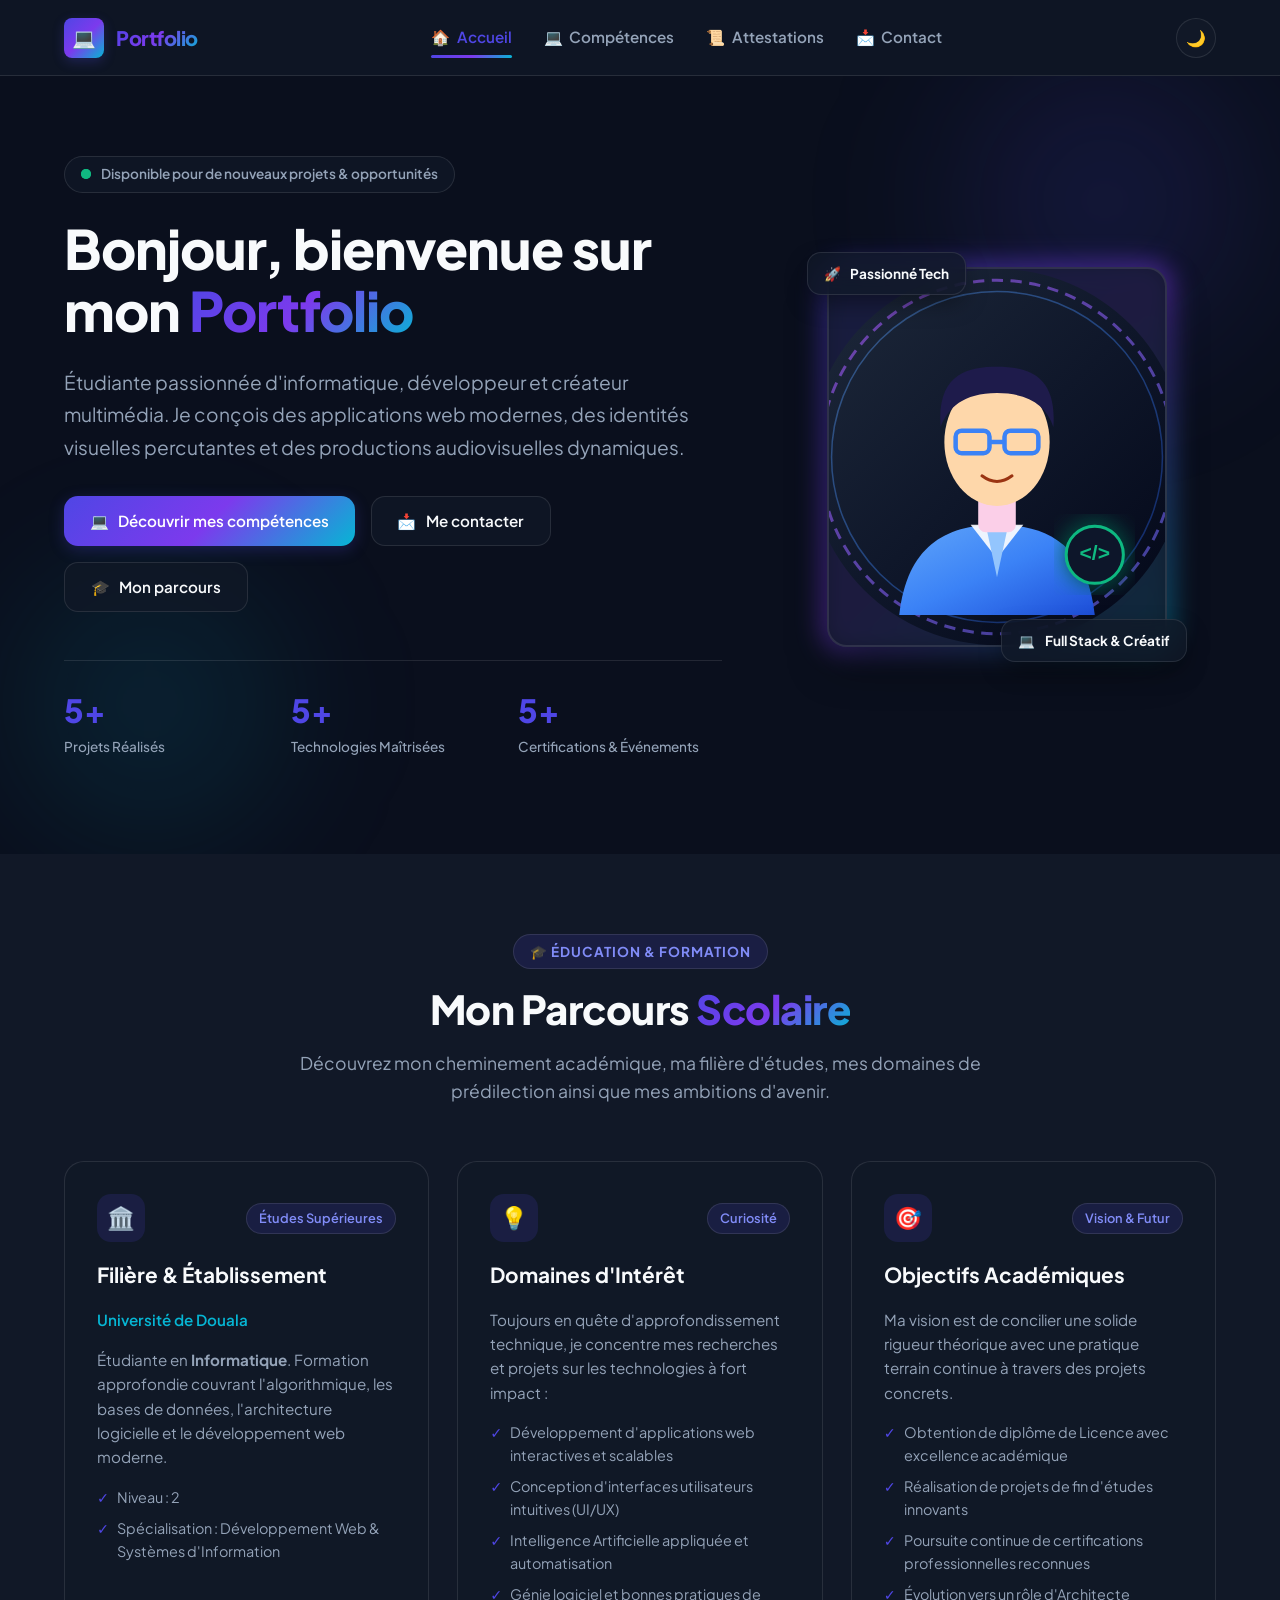
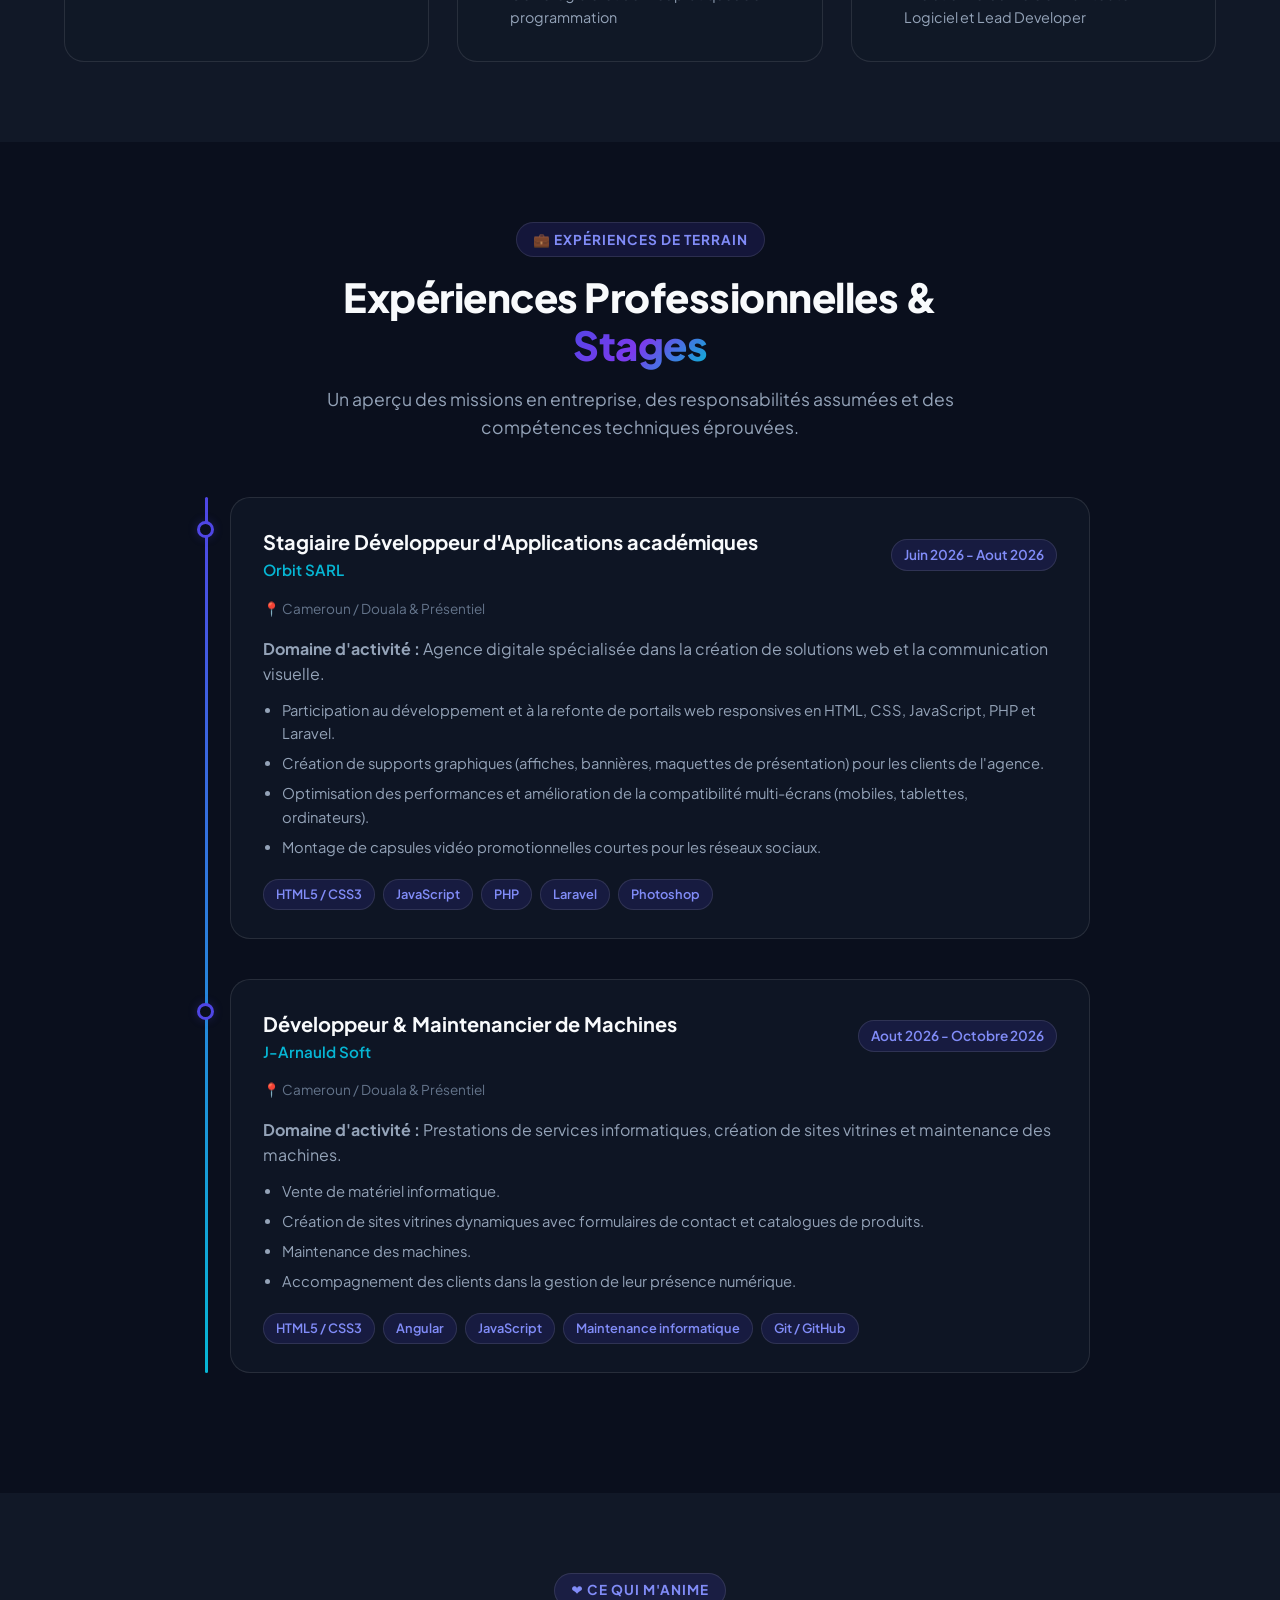
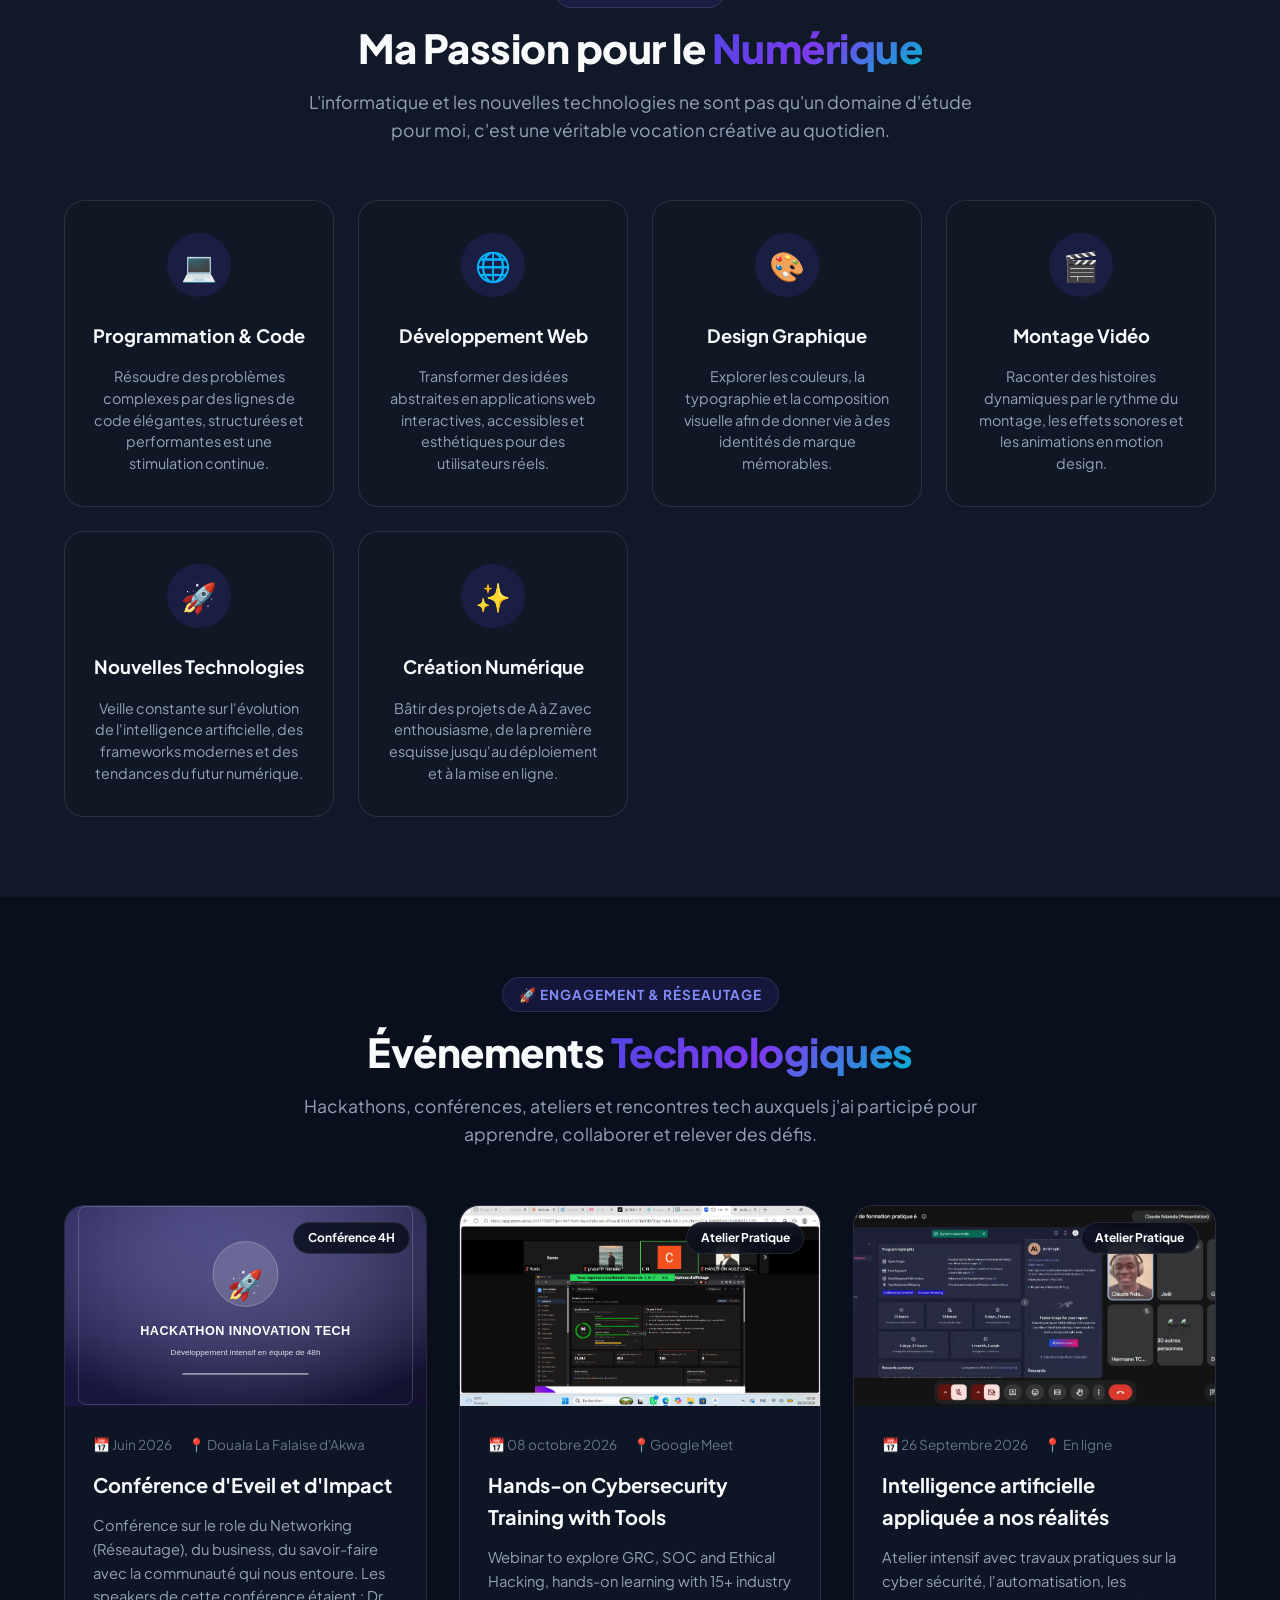
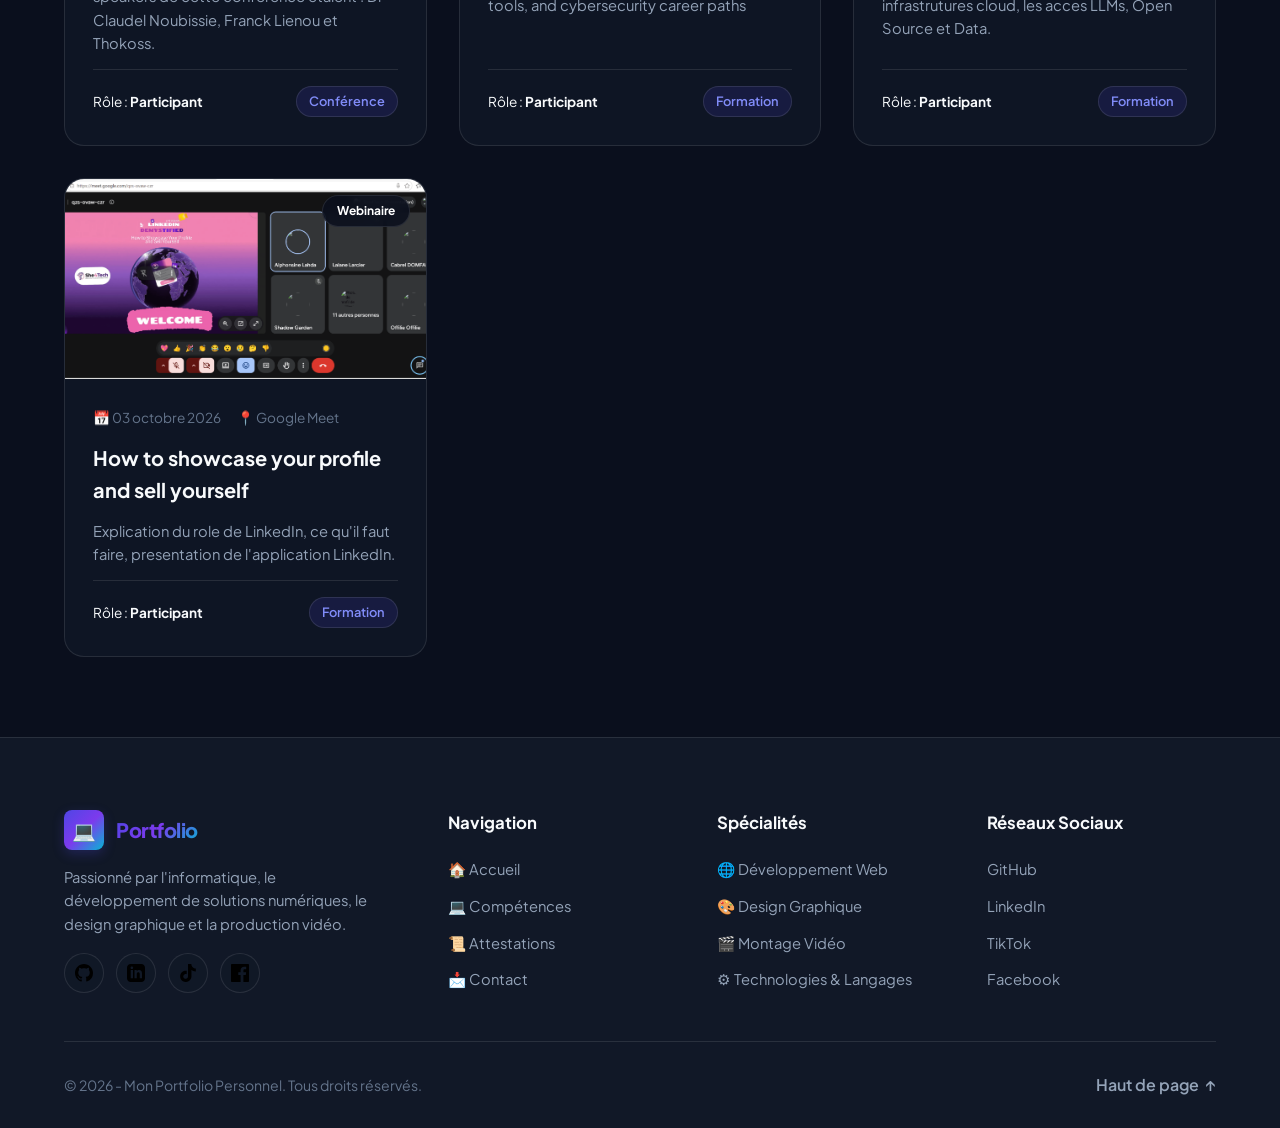
==== commit 56c50d00: "Modification de certains des informations generales en mes informations en particulier" ====
--- a/index.html
+++ b/index.html
@@ -31,7 +31,7 @@
           </h1>
 
           <p class="hero-subtitle">
-            Étudiant passionné d'informatique, développeur et créateur multimédia. Je conçois des applications web modernes, des identités visuelles percutantes et des productions audiovisuelles dynamiques.
+            Étudiante passionnée d'informatique, développeur et créateur multimédia. Je conçois des applications web modernes, des identités visuelles percutantes et des productions audiovisuelles dynamiques.
           </p>
 
           <div class="hero-cta">
@@ -48,7 +48,7 @@
 
           <div class="hero-stats">
             <div class="stat-item">
-              <h3>15+</h3>
+              <h3>5+</h3>
               <p>Projets Réalisés</p>
             </div>
             <div class="stat-item">
@@ -56,7 +56,7 @@
               <p>Technologies Maîtrisées</p>
             </div>
             <div class="stat-item">
-              <h3>4+</h3>
+              <h3>5+</h3>
               <p>Certifications & Événements</p>
             </div>
           </div>
@@ -109,12 +109,12 @@
               <span class="badge">Études Supérieures</span>
             </div>
             <h3>Filière & Établissement</h3>
-            <p class="school-name">Institut / Université des Sciences & Technologies</p>
-            <p>
-              Étudiant en <strong>Informatique & Génie Logiciel</strong>. Formation approfondie couvrant l'algorithmique, les bases de données, l'architecture logicielle et le développement web moderne.
+            <p class="school-name">Université de Douala</p>
+            <p>
+              Étudiante en <strong>Informatique</strong>. Formation approfondie couvrant l'algorithmique, les bases de données, l'architecture logicielle et le développement web moderne.
             </p>
             <ul class="goals-list">
-              <li>Niveau : Licence / Cycle d'Ingénieur en Informatique</li>
+              <li>Niveau : 2</li>
               <li>Spécialisation : Développement Web & Systèmes d'Information</li>
             </ul>
           </div>
@@ -148,7 +148,7 @@
               Ma vision est de concilier une solide rigueur théorique avec une pratique terrain continue à travers des projets concrets.
             </p>
             <ul class="goals-list">
-              <li>Obtention de diplôme avec excellence académique</li>
+              <li>Obtention de diplôme de Licence avec excellence académique</li>
               <li>Réalisation de projets de fin d'études innovants</li>
               <li>Poursuite continue de certifications professionnelles reconnues</li>
               <li>Évolution vers un rôle d'Architecte Logiciel et Lead Developer</li>
@@ -175,17 +175,17 @@
             <div class="exp-card">
               <div class="exp-header">
                 <div class="exp-title-block">
-                  <h3>Stagiaire Développeur Web & Multimédia</h3>
-                  <div class="exp-company">TechSolutions Agency</div>
+                  <h3>Stagiaire Développeur d'Applications académiques</h3>
+                  <div class="exp-company">Orbit SARL</div>
                 </div>
-                <span class="badge exp-period">Juin 2025 - Septembre 2025</span>
-              </div>
-              <div class="exp-location">📍 Cotonou / Bénin & Hybride</div>
+                <span class="badge exp-period">Juin 2026 - Aout 2026</span>
+              </div>
+              <div class="exp-location">📍 Cameroun / Douala & Présentiel</div>
               <p style="color: var(--text-secondary); margin-bottom: 0.75rem;">
                 <strong>Domaine d'activité :</strong> Agence digitale spécialisée dans la création de solutions web et la communication visuelle.
               </p>
               <ul class="exp-missions">
-                <li>Participation au développement et à la refonte de portails web responsives en HTML, CSS, JavaScript et PHP.</li>
+                <li>Participation au développement et à la refonte de portails web responsives en HTML, CSS, JavaScript, PHP et Laravel.</li>
                 <li>Création de supports graphiques (affiches, bannières, maquettes de présentation) pour les clients de l'agence.</li>
                 <li>Optimisation des performances et amélioration de la compatibilité multi-écrans (mobiles, tablettes, ordinateurs).</li>
                 <li>Montage de capsules vidéo promotionnelles courtes pour les réseaux sociaux.</li>
@@ -194,8 +194,8 @@
                 <span class="badge">HTML5 / CSS3</span>
                 <span class="badge">JavaScript</span>
                 <span class="badge">PHP</span>
+                <span class="badge">Laravel</span>
                 <span class="badge">Photoshop</span>
-                <span class="badge">Premiere Pro</span>
               </div>
             </div>
           </div>
@@ -205,26 +205,26 @@
             <div class="exp-card">
               <div class="exp-header">
                 <div class="exp-title-block">
-                  <h3>Développeur & Concepteur Graphique Freelance</h3>
-                  <div class="exp-company">Projets Indépendants & PME</div>
+                  <h3>Développeur & Maintenancier de Machines</h3>
+                  <div class="exp-company">J-Arnauld Soft</div>
                 </div>
-                <span class="badge exp-period">2024 - Présent</span>
-              </div>
-              <div class="exp-location">📍 Télétravail & Collaborations Locales</div>
+                <span class="badge exp-period">Aout 2026 - Octobre 2026</span>
+              </div>
+              <div class="exp-location">📍 Cameroun / Douala & Présentiel </div>
               <p style="color: var(--text-secondary); margin-bottom: 0.75rem;">
-                <strong>Domaine d'activité :</strong> Prestations de services informatiques, création de sites vitrines et design de marques.
+                <strong>Domaine d'activité :</strong> Prestations de services informatiques, création de sites vitrines et maintenance des machines.
               </p>
               <ul class="exp-missions">
-                <li>Conception de logos, chartes graphiques complètes et identités de marque pour commerces et entrepreneurs.</li>
+                <li>Vente de matériel informatique.</li>
                 <li>Création de sites vitrines dynamiques avec formulaires de contact et catalogues de produits.</li>
-                <li>Montage et habillage dynamique de vidéos pour chaînes YouTube et comptes TikTok.</li>
+                <li>Maintenance des machines.</li>
                 <li>Accompagnement des clients dans la gestion de leur présence numérique.</li>
               </ul>
               <div class="exp-tags">
-                <span class="badge">UI/UX Design</span>
-                <span class="badge">Branding</span>
+                <span class="badge">HTML5 / CSS3</span>
+                <span class="badge">Angular</span>
                 <span class="badge">JavaScript</span>
-                <span class="badge">Montage Vidéo</span>
+                <span class="badge">Maintenance informatique</span>
                 <span class="badge">Git / GitHub</span>
               </div>
             </div>
@@ -314,71 +314,94 @@
         </div>
 
         <div class="events-grid">
-          <!-- Événement 1 : Hackathon -->
+          <!-- Événement 1 : Conference d'Eveil et d'Impact -->
           <div class="event-card">
             <div class="event-image-box">
               <img src="images/evenements/event-hackathon.svg" alt="Hackathon Innovation Tech" class="event-image" />
-              <span class="event-badge">Hackathon 48H</span>
+              <span class="event-badge">Conférence 4H</span>
             </div>
             <div class="event-content">
               <div class="event-meta">
-                <span>📅 Novembre 2025</span>
-                <span>📍 Cotonou Tech Hub</span>
-              </div>
-              <h3>Hackathon Innovation Numérique</h3>
+                <span>📅 Juin 2026</span>
+                <span>📍 Douala La Falaise d'Akwa</span>
+              </div>
+              <h3>Conférence d'Eveil et d'Impact</h3>
               <p>
-                Défi collaboratif de 48 heures chronométré axé sur la création d'une solution numérique pour faciliter la gestion des services d'urgence et le partage de données en temps réel.
+                Conférence sur le role du Networking (Réseautage), du business, du savoir-faire avec la communauté qui nous entoure. Les speakers de cette conférence étaient : Dr Claudel Noubissie, Franck Lienou et Thokoss.
               </p>
               <div class="event-role">
-                <span>Rôle : <strong>Développeur Front-End & Designer UI</strong></span>
-                <span class="badge">Compétition</span>
-              </div>
-            </div>
-          </div>
-
-          <!-- Événement 2 : Forum IA & Conférence -->
+                <span>Rôle : <strong>Participant</strong></span>
+                <span class="badge">Conférence</span>
+              </div>
+            </div>
+          </div>
+
+          <!-- Événement 2 : Hands-on Cybersecurity Training with Tools -->
           <div class="event-card">
             <div class="event-image-box">
-              <img src="images/evenements/event-conference.svg" alt="Forum du Numérique et IA" class="event-image" />
-              <span class="event-badge">Conférence</span>
+              <img src="images/evenements/Hand-on.png" alt="Forum du Numérique et IA" class="event-image" />
+              <span class="event-badge">Atelier Pratique</span>
             </div>
             <div class="event-content">
               <div class="event-meta">
-                <span>📅 Juillet 2025</span>
-                <span>📍 Palais des Congrès</span>
-              </div>
-              <h3>Forum International du Numérique & IA</h3>
+                <span>📅 08 octobre 2026</span>
+                <span>📍Google Meet</span>
+              </div>
+              <h3>Hands-on Cybersecurity Training with Tools</h3>
               <p>
-                Grand rassemblement réunissant des leaders technologiques, chercheurs et ingénieurs autour de l'impact de l'intelligence artificielle générative et de l'automatisation en Afrique.
+                 Webinar to explore GRC, SOC and Ethical Hacking, hands-on learning with 15+ industry tools, and cybersecurity career paths
               </p>
               <div class="event-role">
-                <span>Rôle : <strong>Participant & Auditeur Actif</strong></span>
-                <span class="badge">Conférence</span>
-              </div>
-            </div>
-          </div>
-
-          <!-- Événement 3 : Workshop Dev -->
+                <span>Rôle : <strong>Participant</strong></span>
+                <span class="badge">Formation</span>
+              </div>
+            </div>
+          </div>
+
+          <!-- Événement 3 : Intelligence artificielle appliquee a nos realites -->
           <div class="event-card">
             <div class="event-image-box">
-              <img src="images/evenements/event-workshop.svg" alt="Workshop Développement Web" class="event-image" />
+              <img src="images/evenements/Atelier6.jpeg" alt="Workshop Développement Web" class="event-image" />
               <span class="event-badge">Atelier Pratique</span>
             </div>
             <div class="event-content">
               <div class="event-meta">
-                <span>📅 Mars 2025</span>
-                <span>📍 Espace Coworking</span>
-              </div>
-              <h3>Workshop Dév Web & Sécurité Applicative</h3>
+                <span>📅 26 Septembre 2026</span>
+                <span>📍 En ligne</span>
+              </div>
+              <h3>Intelligence artificielle appliquée a nos réalités</h3>
               <p>
-                Atelier intensif avec travaux pratiques sur la mise en place d'architectures web robustes, la gestion des sessions utilisateur sécurisées et l'optimisation des performances SQL.
+                Atelier intensif avec travaux pratiques sur la cyber sécurité, l'automatisation, les infrastrutures cloud, les acces LLMs, Open Source et Data.
               </p>
               <div class="event-role">
-                <span>Rôle : <strong>Participant & Projet d'équipe</strong></span>
+                <span>Rôle : <strong>Participant</strong></span>
                 <span class="badge">Formation</span>
               </div>
             </div>
           </div>
+
+          <!-- Événement 3 : Intelligence artificielle appliquee a nos realites -->
+          <div class="event-card">
+            <div class="event-image-box">
+              <img src="images/evenements/she4tech.png" alt="Workshop Développement Web" class="event-image" />
+              <span class="event-badge">Webinaire</span>
+            </div>
+            <div class="event-content">
+              <div class="event-meta">
+                <span>📅 03 octobre 2026</span>
+                <span>📍 Google Meet</span>
+              </div>
+              <h3>How to showcase your profile and sell yourself</h3>
+              <p>
+                Explication du role de LinkedIn, ce qu'il faut faire, presentation de l'application LinkedIn.
+              </p>
+              <div class="event-role">
+                <span>Rôle : <strong>Participant</strong></span>
+                <span class="badge">Formation</span>
+              </div>
+            </div>
+          </div>
+
         </div>
       </div>
     </section>
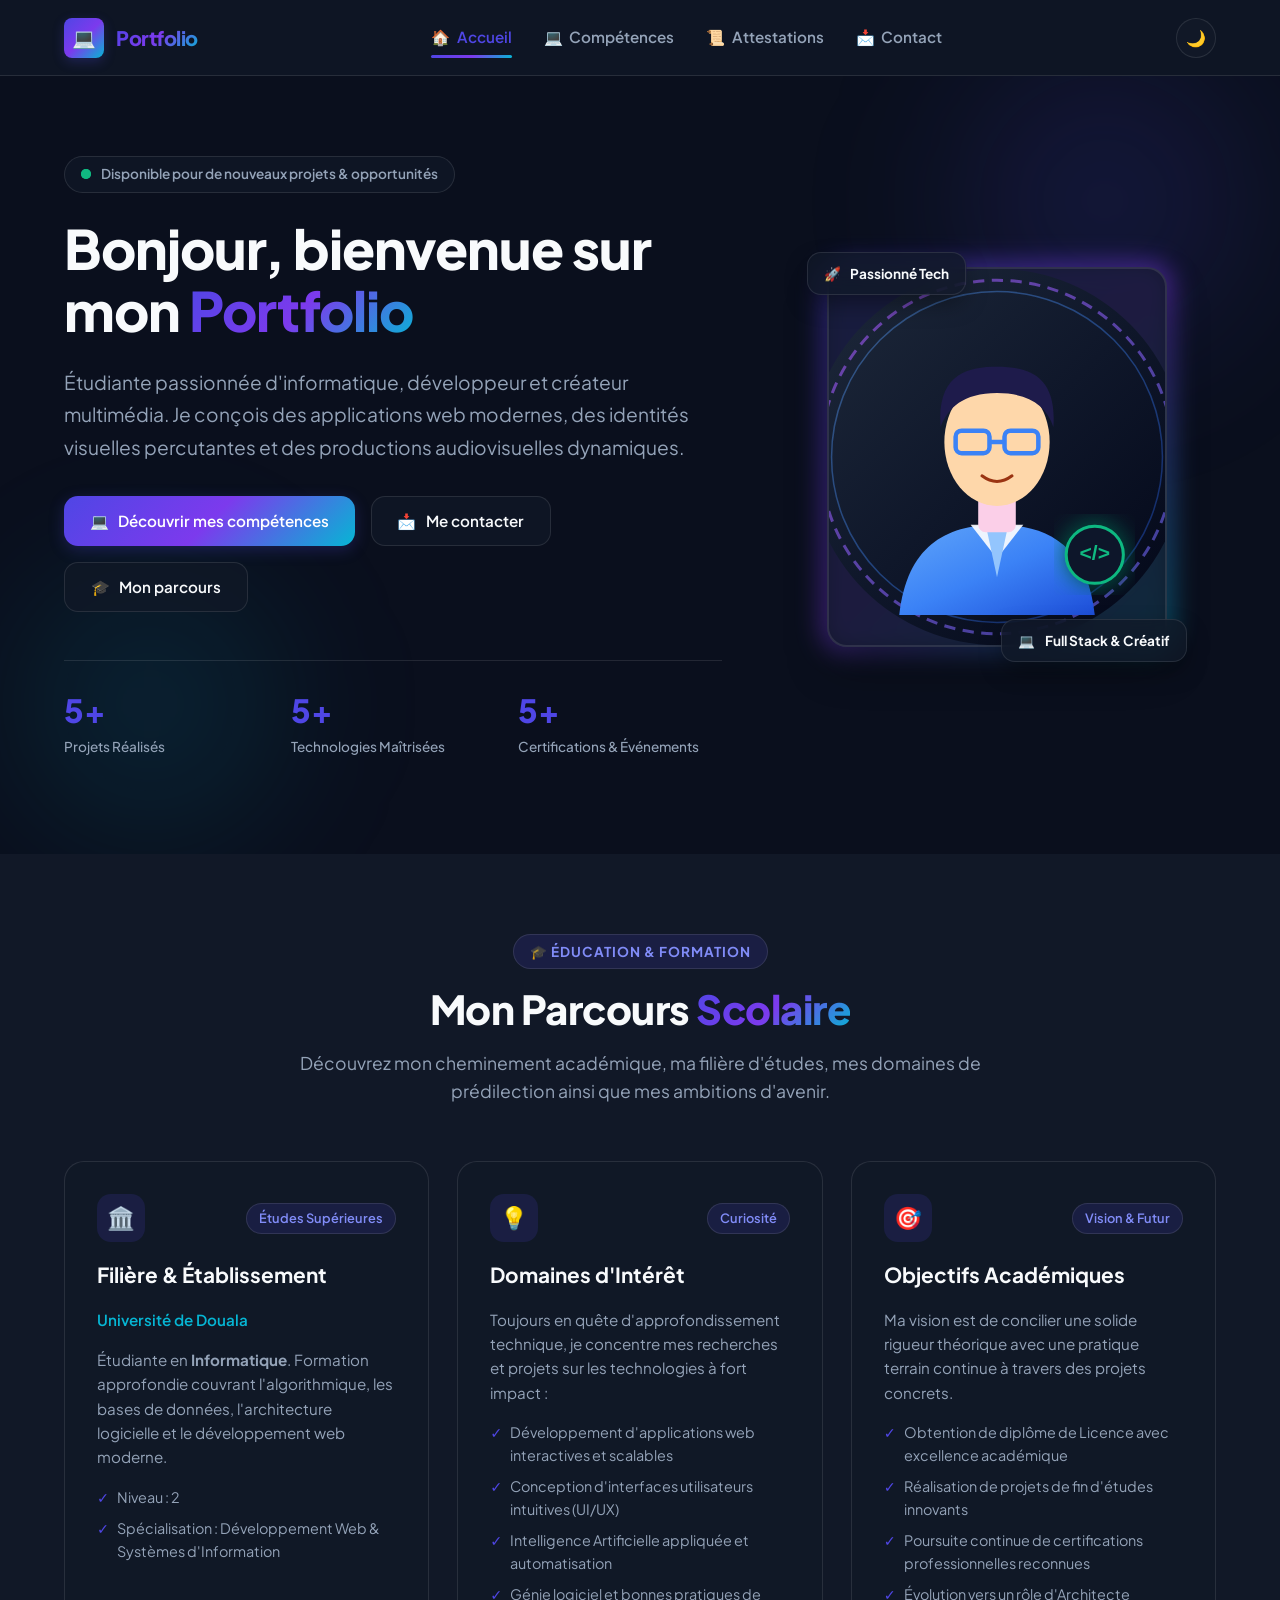
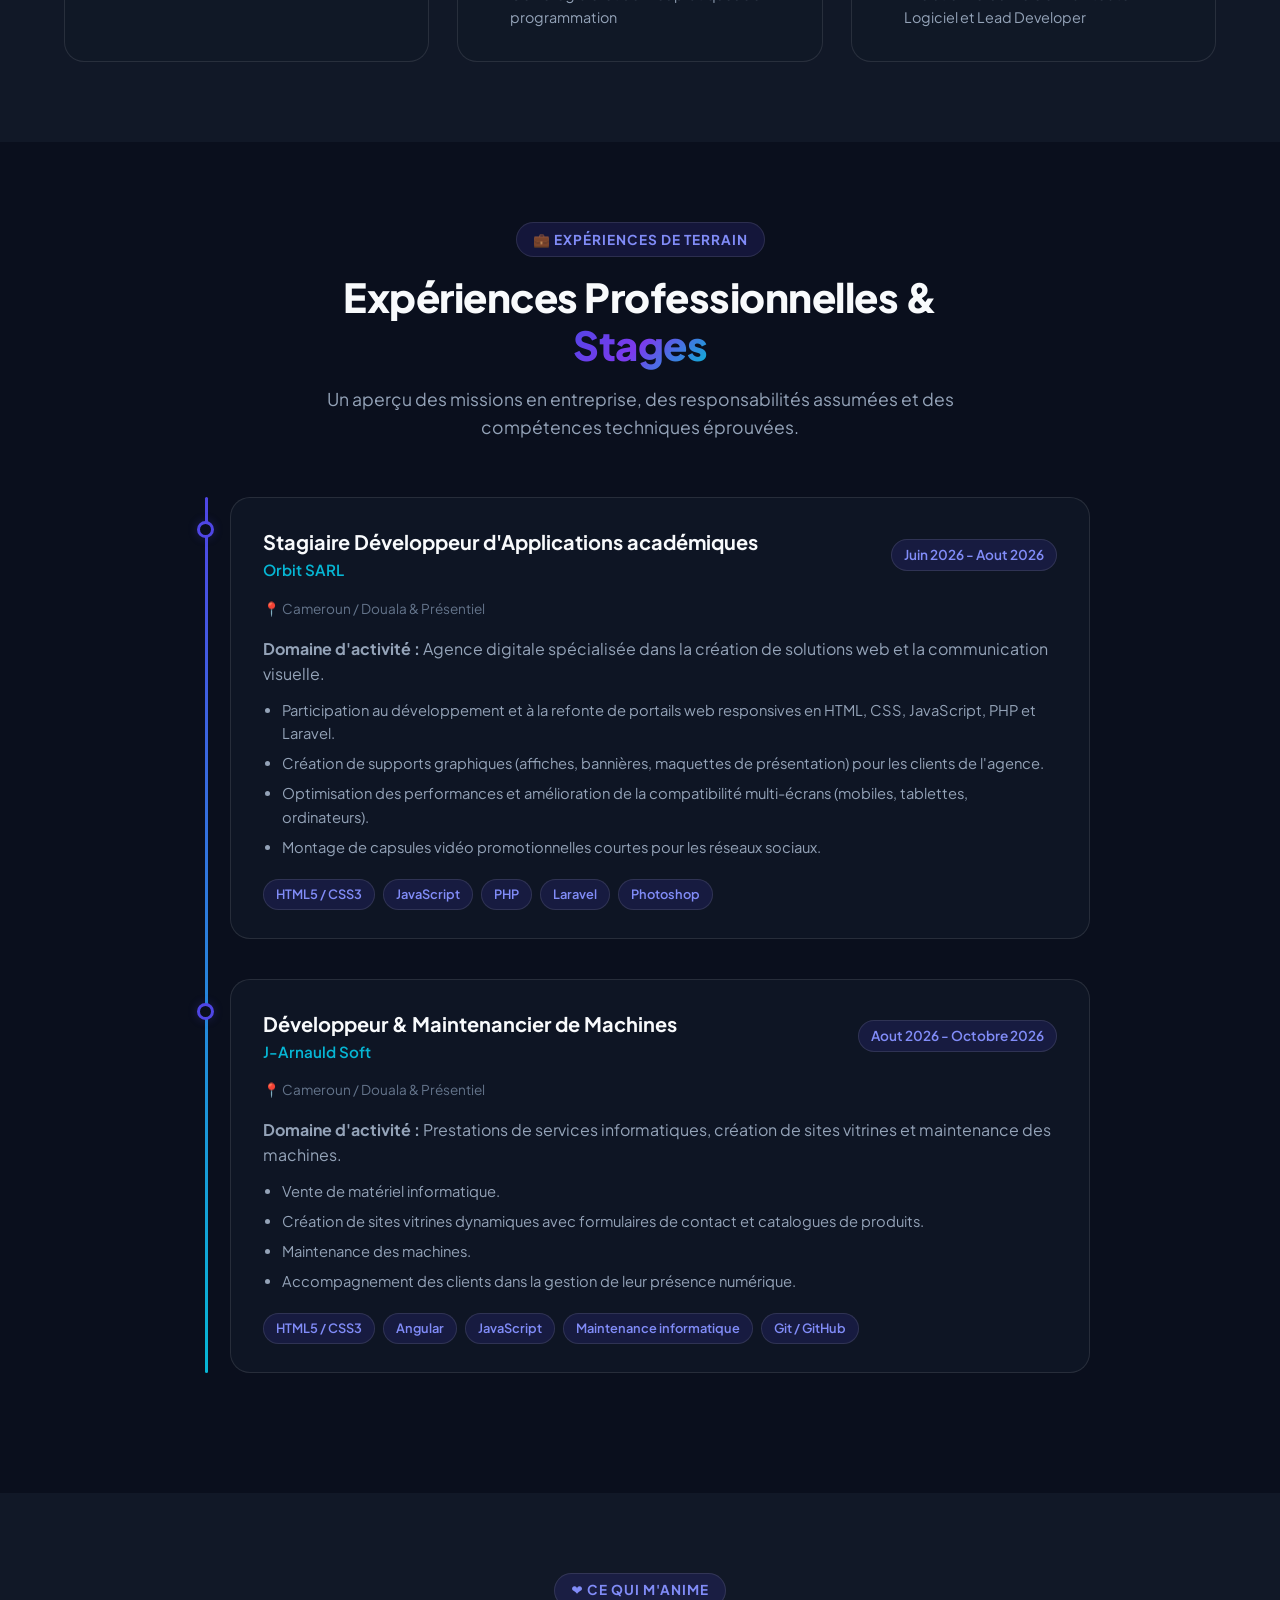
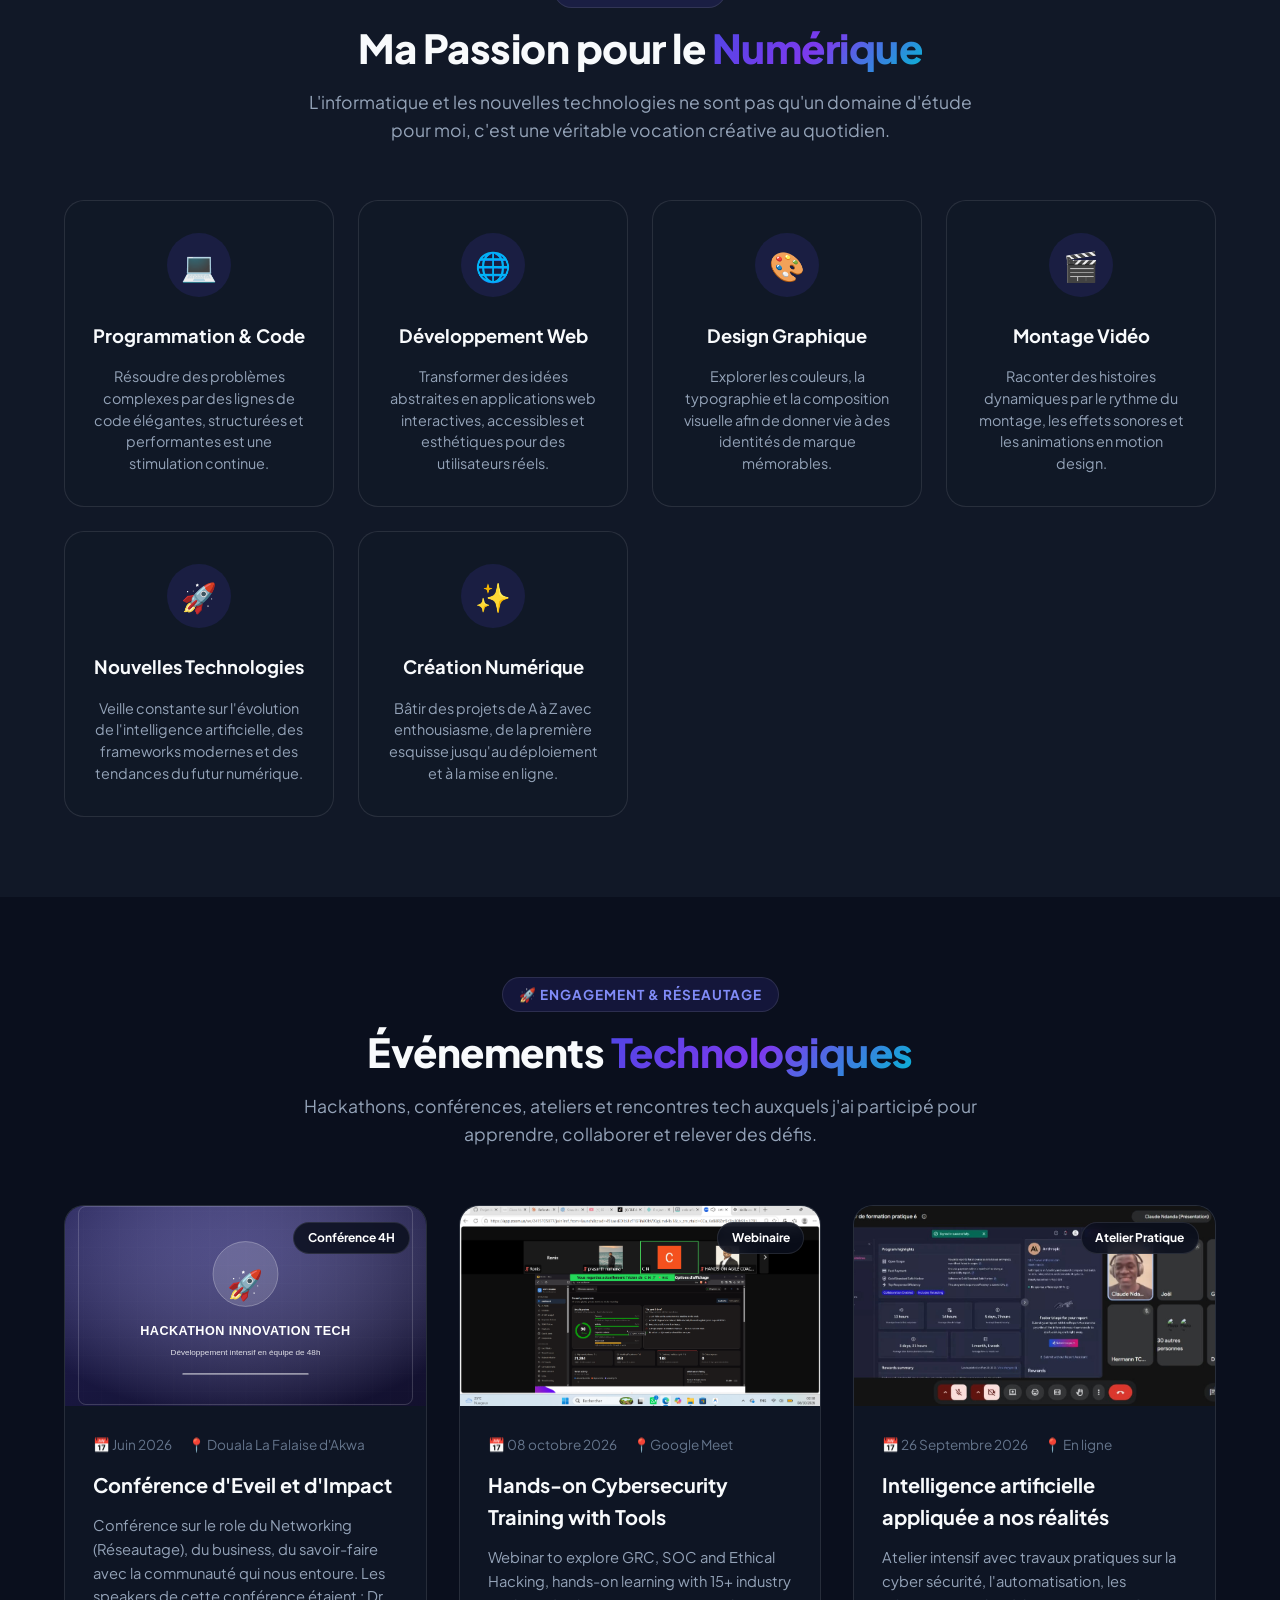
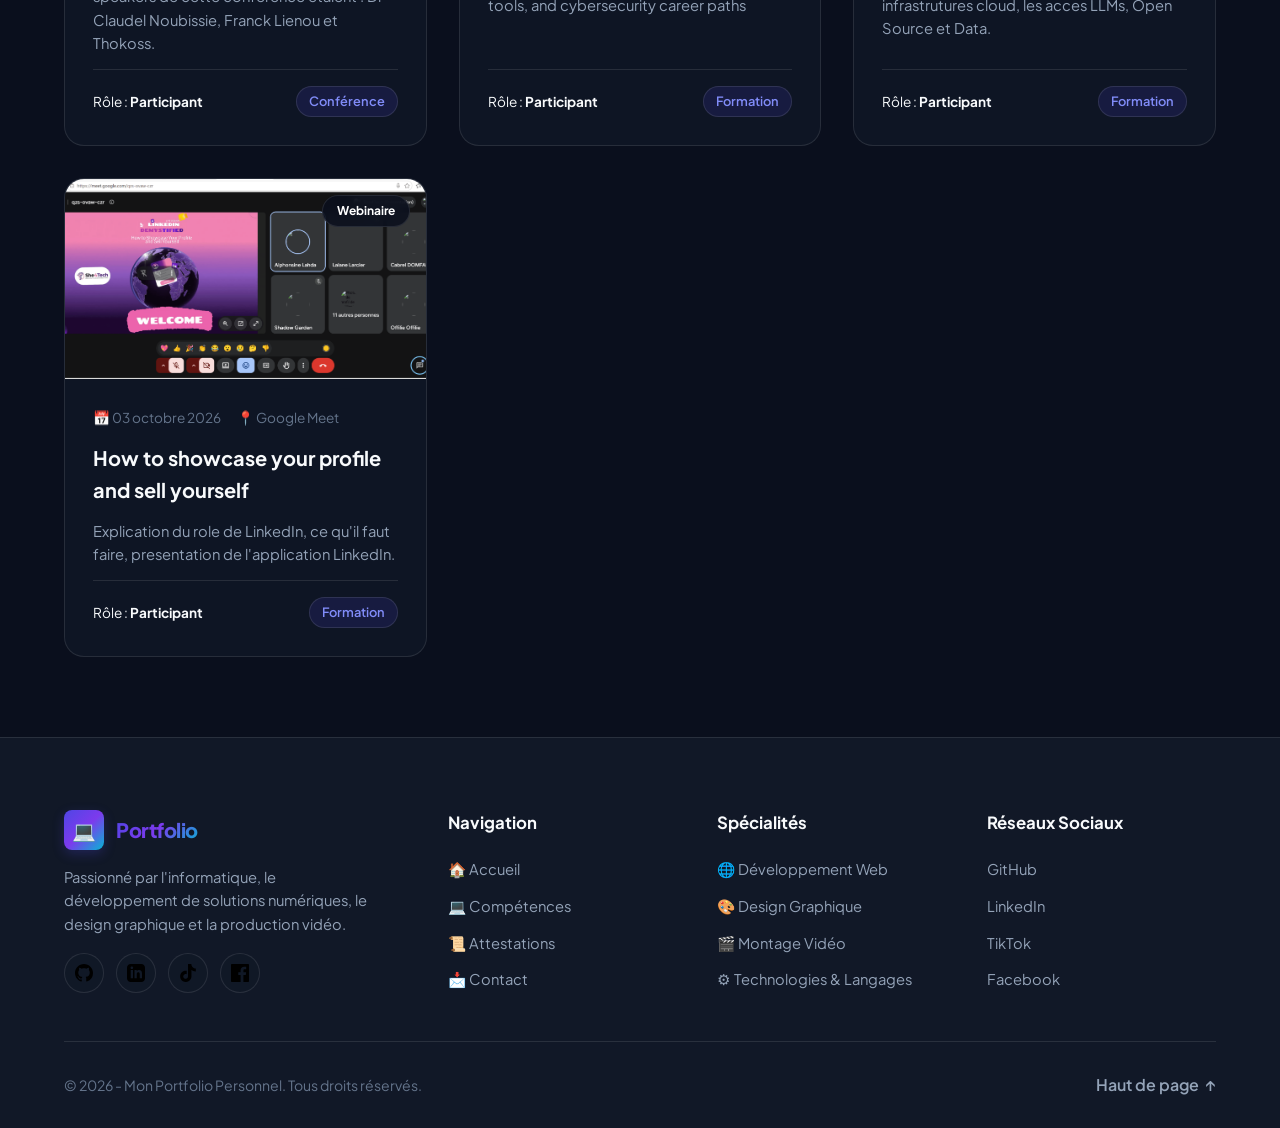
==== commit d2054c24: "Modification des liens github, linkedin, facebokk et numeros whatsapp" ====
--- a/index.html
+++ b/index.html
@@ -340,7 +340,7 @@
           <div class="event-card">
             <div class="event-image-box">
               <img src="images/evenements/Hand-on.png" alt="Forum du Numérique et IA" class="event-image" />
-              <span class="event-badge">Atelier Pratique</span>
+              <span class="event-badge">Webinaire</span>
             </div>
             <div class="event-content">
               <div class="event-meta">
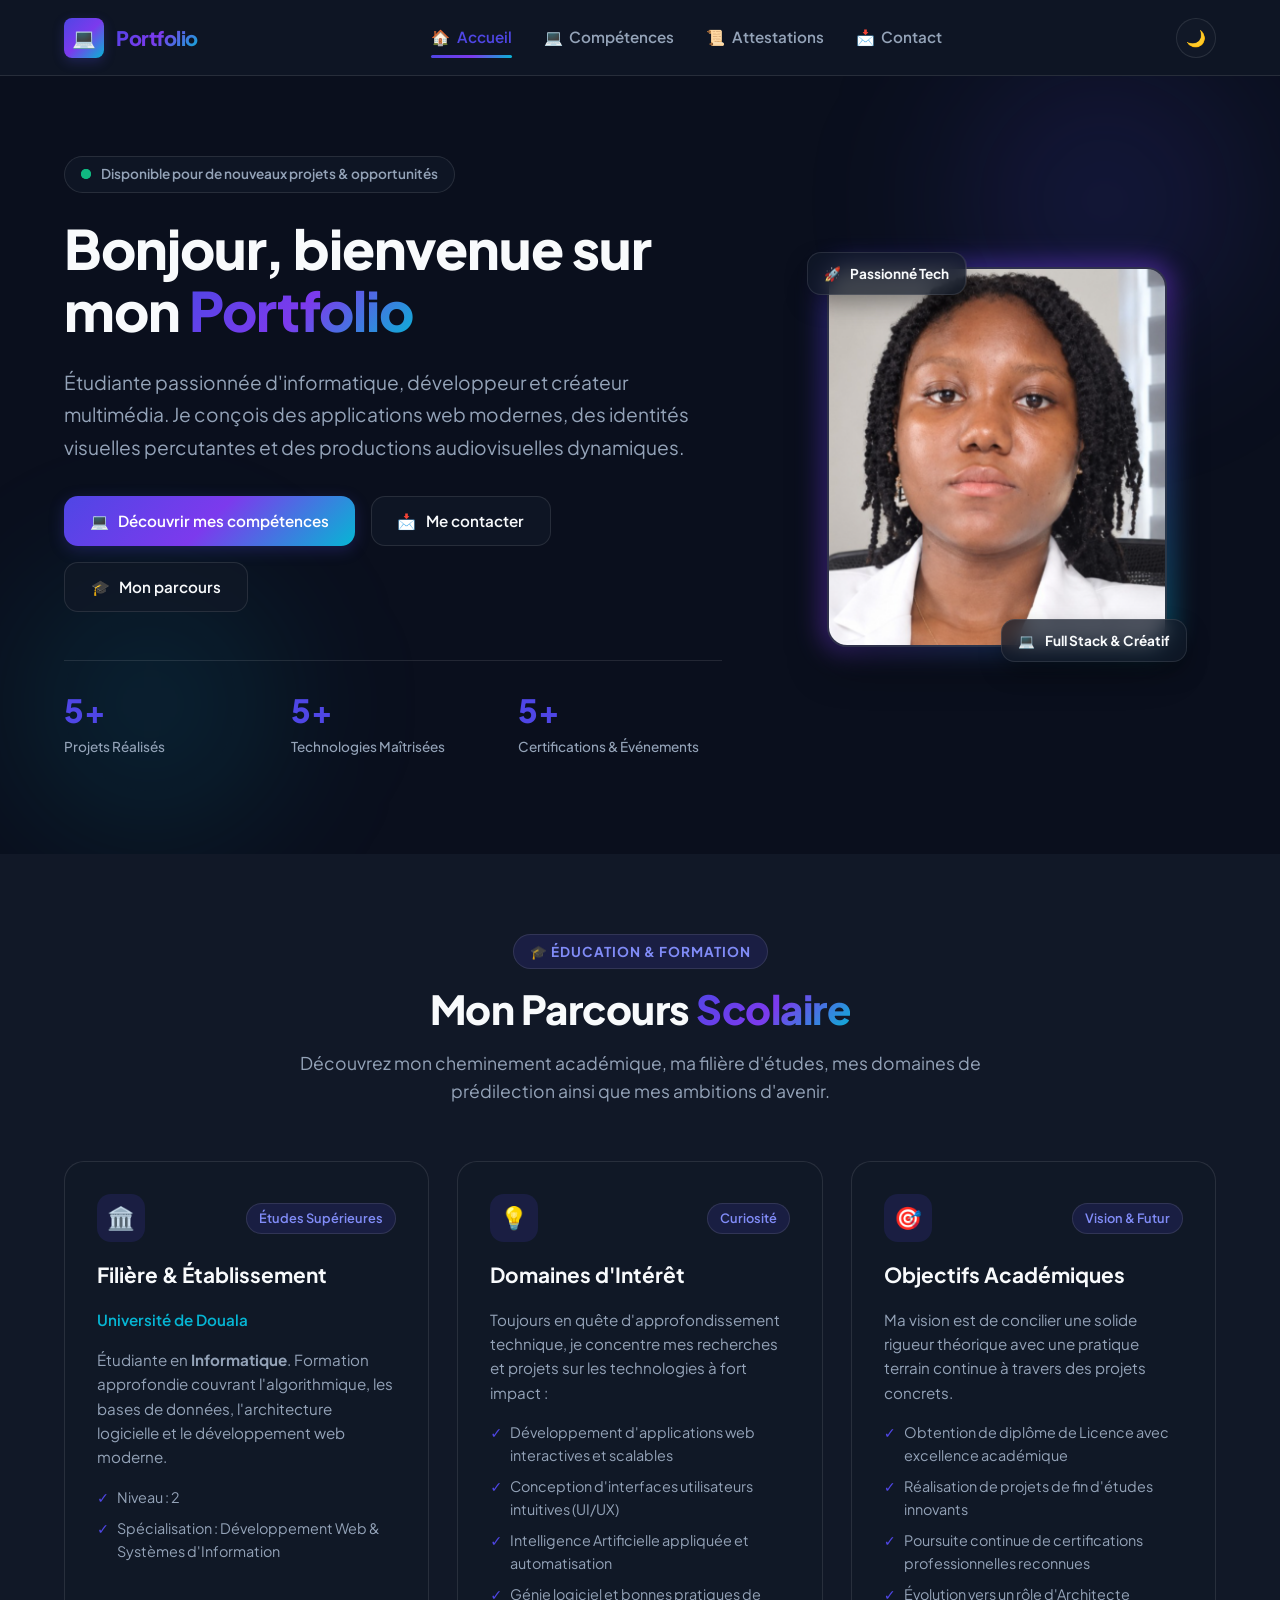
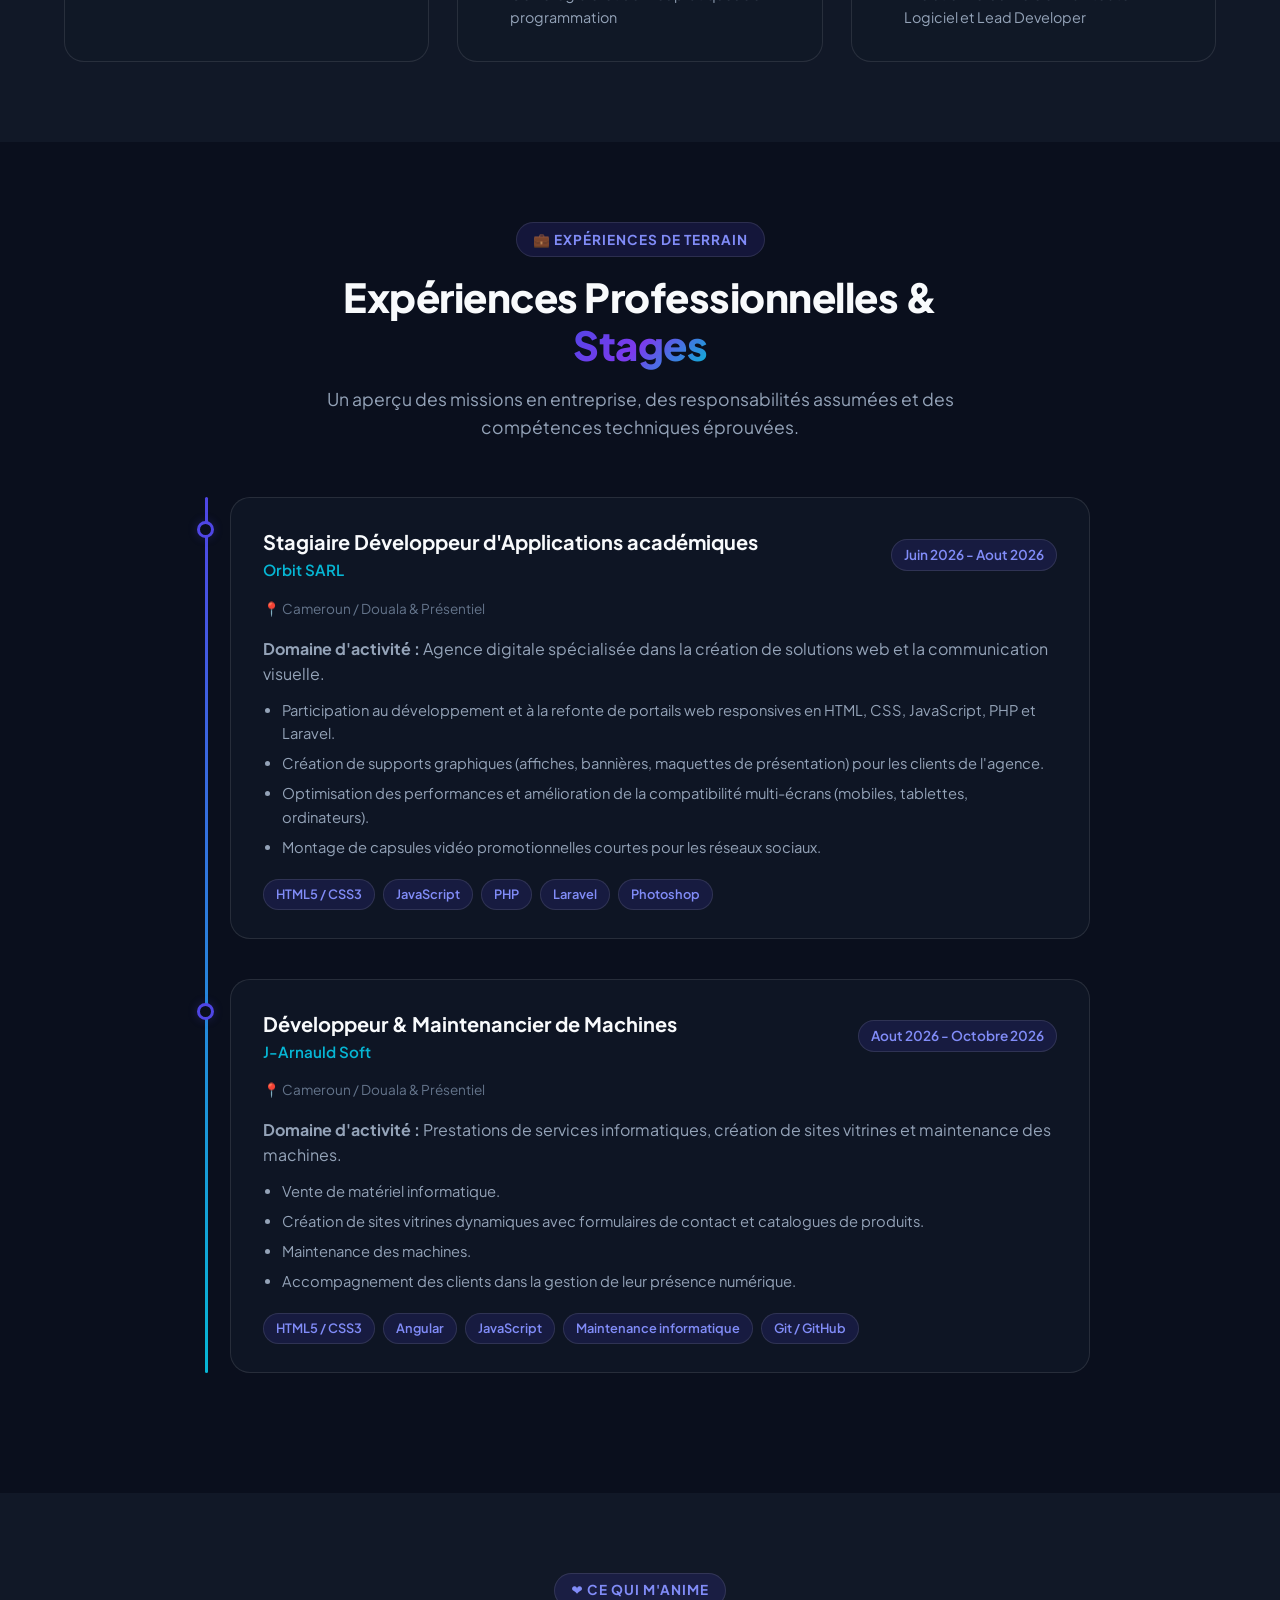
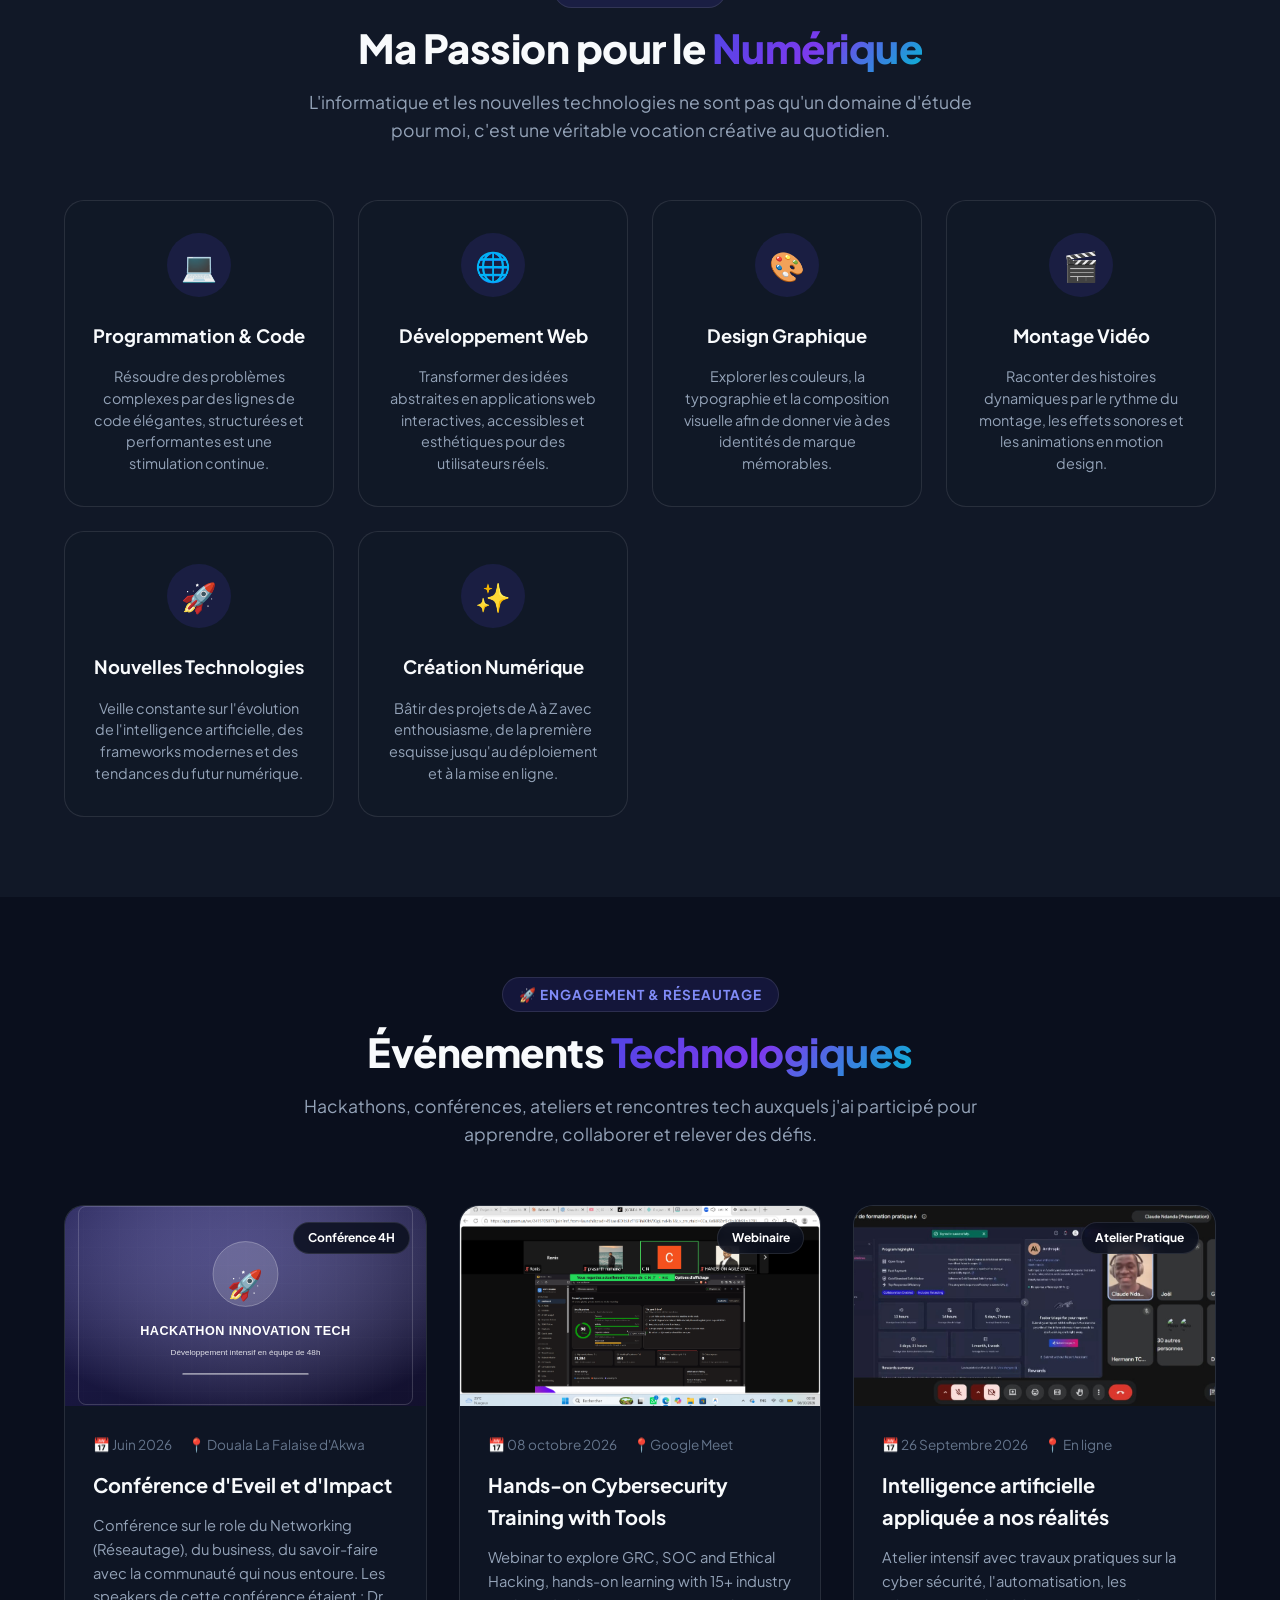
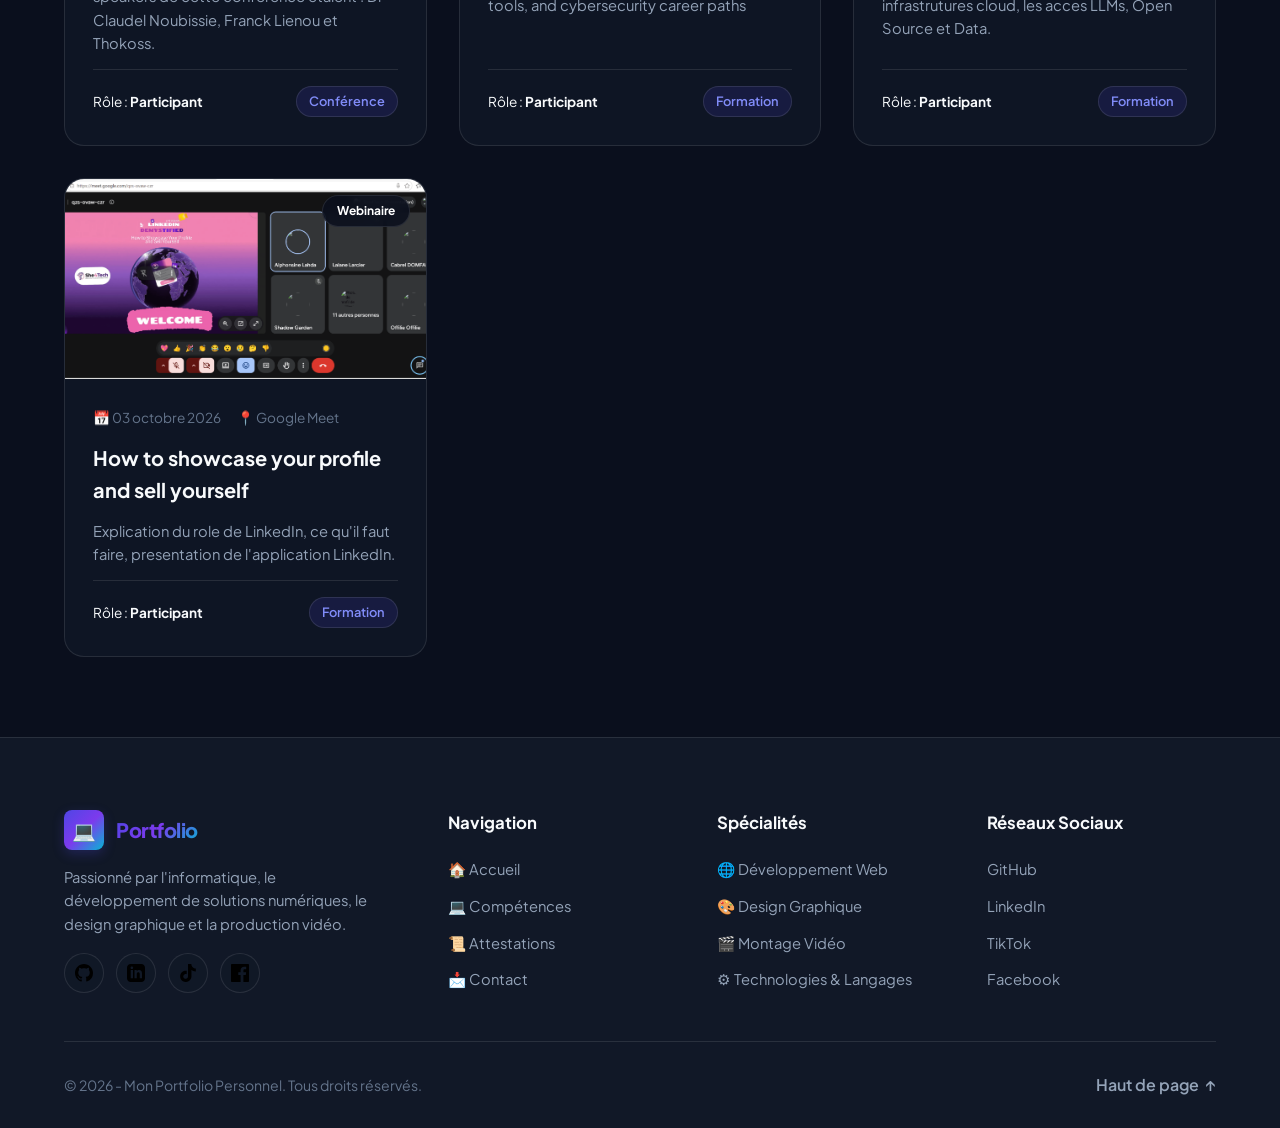
==== commit c82f2a18: "Modification de mes informations :image de profil" ====
--- a/index.html
+++ b/index.html
@@ -70,7 +70,7 @@
             <div class="photo-card">
               <!-- La photo de profil : affiche 'ma-photo.jpg' si disponible, sinon l'avatar moderne 'ma-photo.svg' -->
               <img 
-                src="images/profil/ma-photo.jpg" 
+                src="images/profil/ronis.png" 
                 onerror="this.onerror=null; this.src='images/profil/ma-photo.svg';" 
                 alt="Ma photo de profil" 
                 class="profile-photo" 
